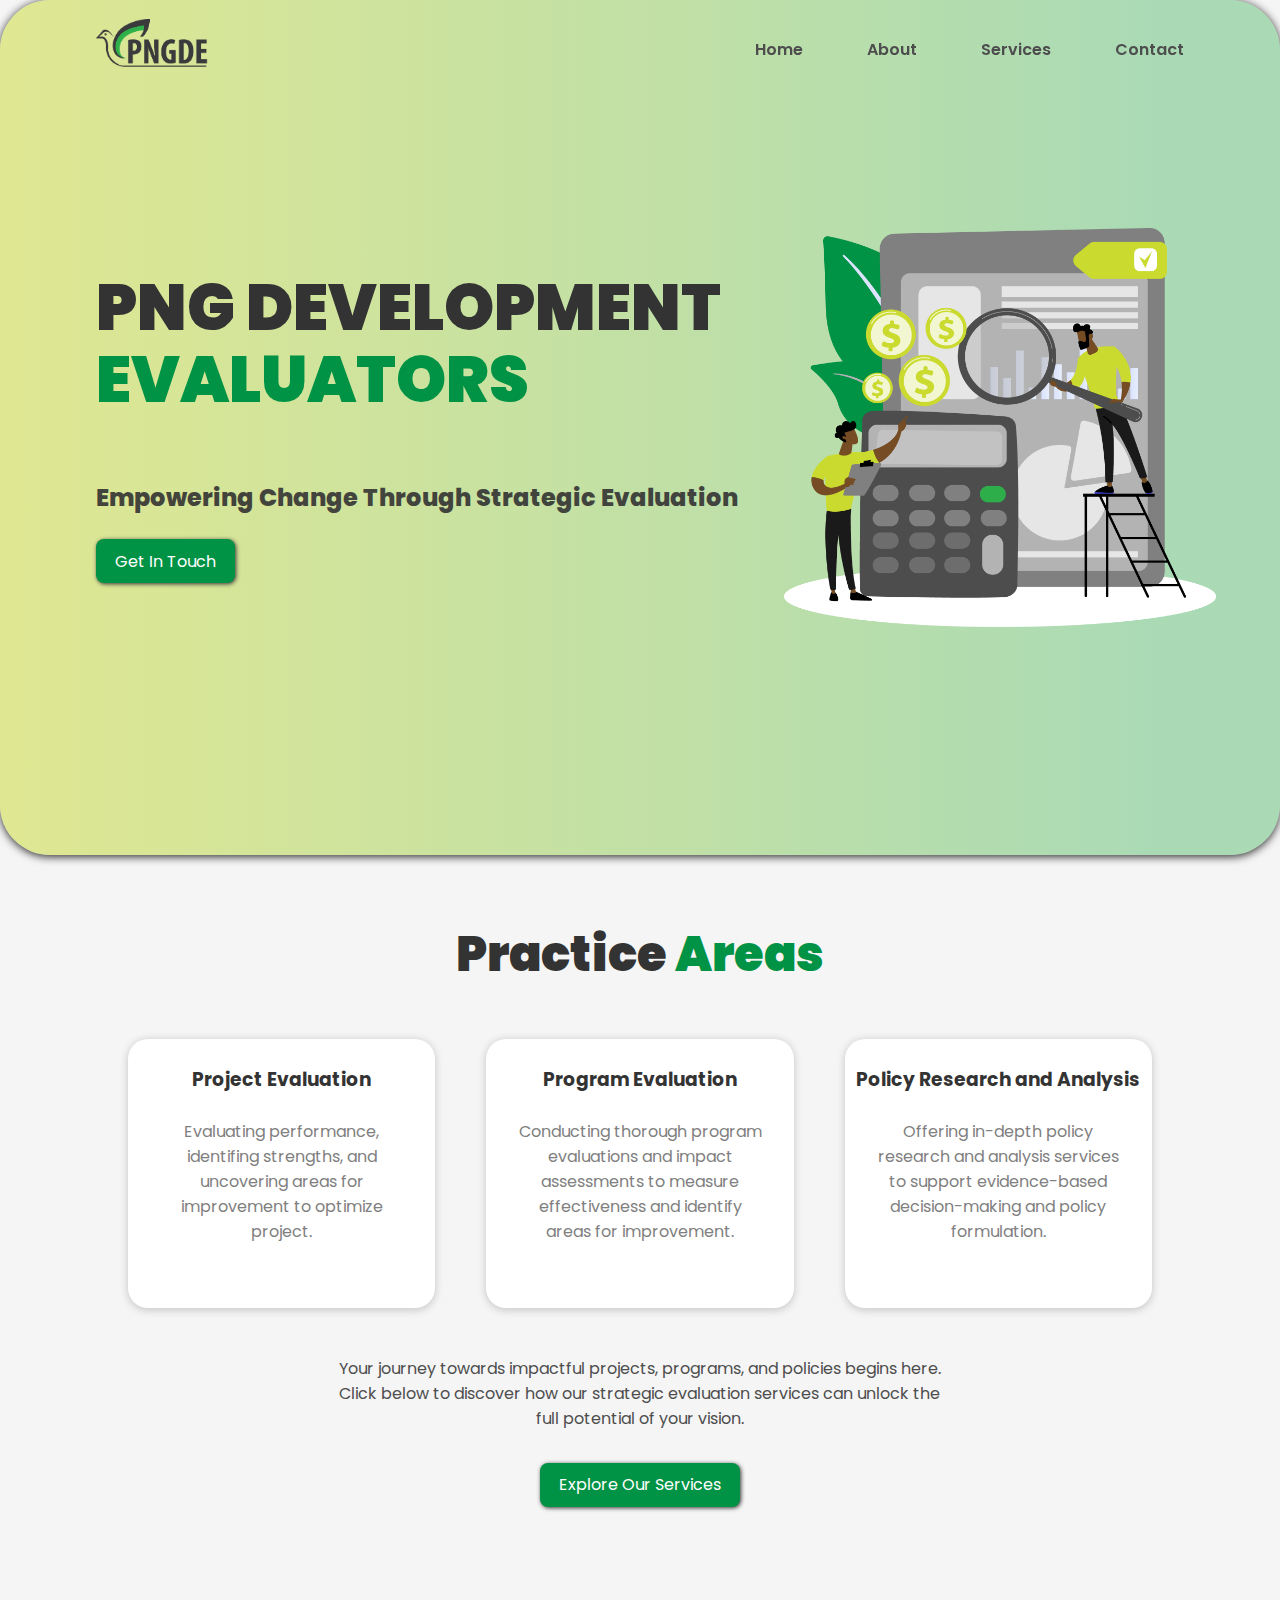
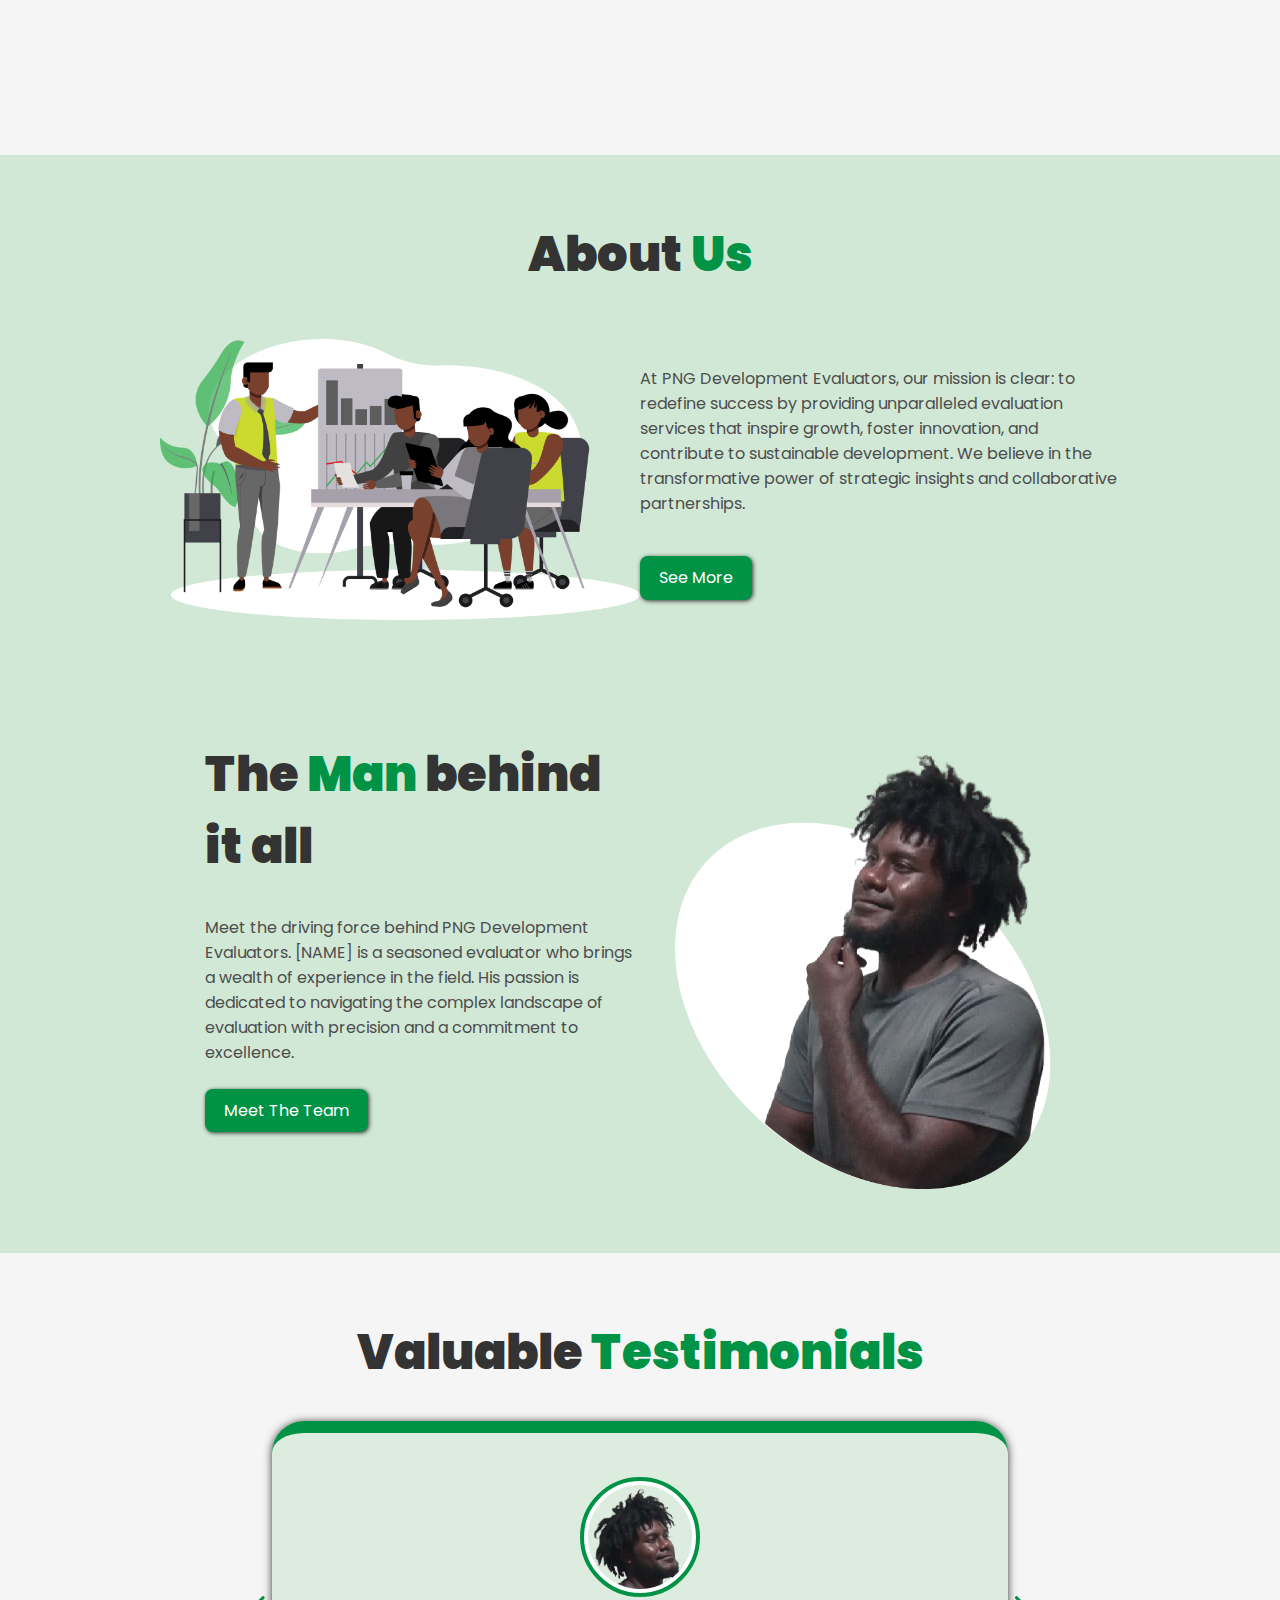
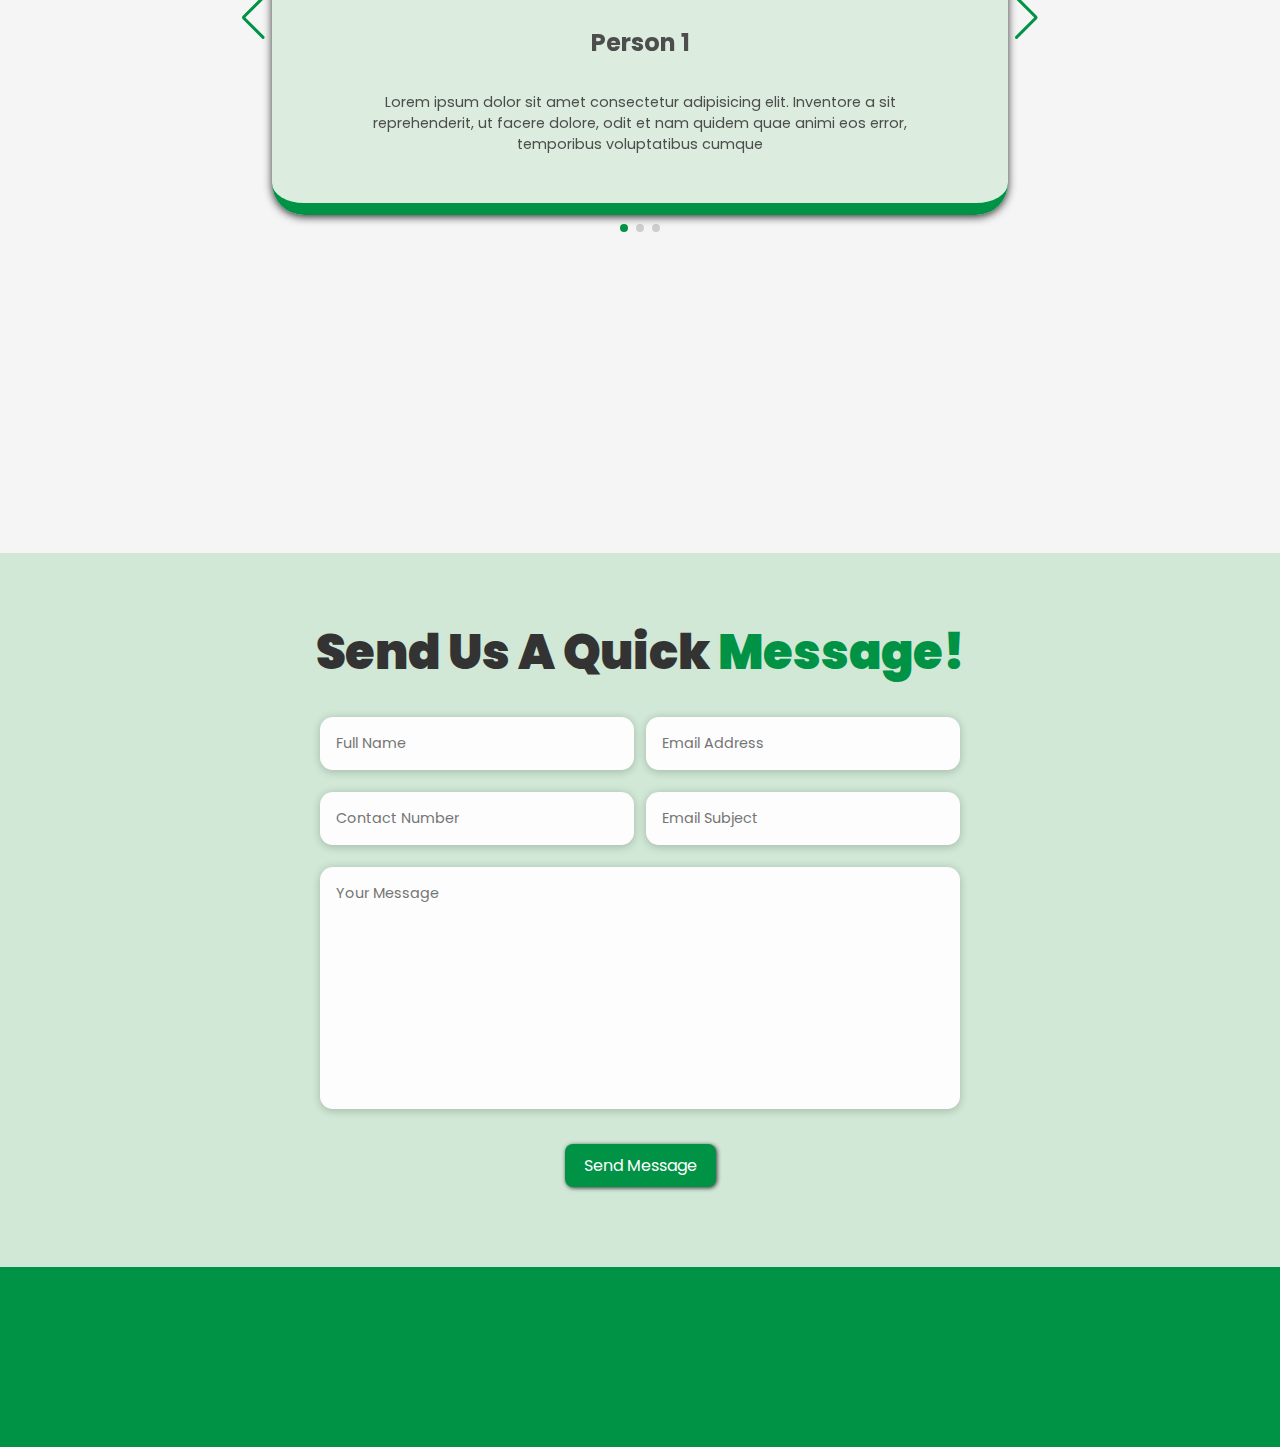
==== index.html @ b3080997 "test commit" ====
<!DOCTYPE html>
<html lang="en">

<head>
    <meta charset="UTF-8">
    <meta name="viewport" content="width=device-width, initial-scale=1.0">
    <link rel="stylesheet" href="https://fonts.googleapis.com/css?family=poppins">
    <link rel="stylesheet" href="style.css">
    <!--Swipper css-->
    <link rel="stylesheet" href="https://cdn.jsdelivr.net/npm/swiper@11/swiper-bundle.min.css" />
    <!--Box icons-->
    <link href='https://unpkg.com/boxicons@2.1.4/css/boxicons.min.css' rel='stylesheet'>
    <title>PNG DEVELOPMENT EVALUATORS</title>
</head>

<body>
    <header class="header">
        <a href="/"><img src="LOGO_FINAL.png" alt="" class="logo-header"></a>
        <nav class="navigation">
            <a href="/" id="home-link">Home</a>
            <a href="/about.html" id="about-link">About</a>
            <a href="/services.html" class="services-link">Services</a>
            <a href="/contact.html" id="contact-link">Contact</a>
        </nav>
    </header>
    <section class="hero" id="hero">
        <div class="text-container">
            <h1>PNG DEVELOPMENT<br><span class="heading-span">EVALUATORS</span></h1>
            <h3>Empowering Change Through Strategic Evaluation</h3>
            <a href="/contact.html" class="button">Get In Touch</a>
        </div>
        <img src="/hero-image.png" alt="" class="hero-image">
    </section>
    <section class="services" id="services">
        <h2>Practice <span class="heading-span">Areas</span></h2>
        <div class="practice-areas">
            <div class="card-container">
                <div class="practice-card">
                    <div class="card-header">
                        <h3>Project Evaluation</h3>
                    </div>
                    <p>Evaluating performance, identifing strengths, and uncovering areas for improvement to optimize
                        project.
                    </p>
                </div>
                <div class="practice-card">
                    <div class="card-header">
                        <h3>Program Evaluation
                        </h3>
                    </div>
                    <p>Conducting thorough program evaluations and impact assessments to measure effectiveness and
                        identify areas for improvement.
                    </p>
                </div>
                <div class="practice-card">
                    <div class="card-header">
                        <h3>Policy Research and Analysis</h3>
                    </div>
                    <p>Offering in-depth policy research and analysis services to support evidence-based decision-making
                        and policy formulation.
                    </p>
                </div>
            </div>
        </div>
        <p class="services-lead">
            Your journey towards impactful projects, programs, and policies begins here. Click below to discover how our
            strategic evaluation services can unlock the full potential of your vision.
        </p>
        <a href="/services.html" class="button">Explore Our Services</a>
    </section>
    <section class="about">
        <h2>About <span class="heading-span">Us</span></h2>
        <div class="container1">
            <div class="image-container">
                <img src="About.png" alt="">
            </div>
            <div class="text-container">
                <p>At PNG Development Evaluators, our mission is clear: to redefine success by providing unparalleled
                    evaluation services that inspire growth, foster innovation, and contribute to sustainable
                    development. We believe in the transformative power of strategic insights and collaborative
                    partnerships.
                </p>
                <a href="/about.html" class="button">See More</a>
            </div>
        </div>
        <div class="container2">
            <div class="text-container">
                <h2>The <span class="heading-span">Man</span> behind it all</h2>
                <p>Meet the driving force behind PNG Development Evaluators. [NAME] is a seasoned evaluator who
                    brings a wealth of experience in the field. His passion is dedicated to navigating the
                    complex landscape of evaluation with precision and a commitment to excellence.
                </p>
                <a href="/about.html#team" class="button">Meet The Team</a>
            </div>
            <div class="image-container">
                <img src="Founder.png" alt="">
            </div>
        </div>
    </section>

    <div class="trust">
        <div class="container2">
            <div class="testimonial-container">
                <h2>
                    Valuable <span class="heading-span">Testimonials</span>
                </h2>
                <div class="testimonial-wrapper">
                    <div class="testimonial-box mySwiper">
                        <div class="testimonial-content swiper-wrapper">
                            <div class="testimonial-slide swiper-slide">
                                <img src="test.png" alt="">
                                <h3>Person 1</h3>
                                <p>Lorem ipsum dolor sit amet consectetur adipisicing elit. Inventore a sit
                                    reprehenderit, ut
                                    facere dolore, odit et nam quidem quae animi eos error, temporibus voluptatibus
                                    cumque
                                </p>

                            </div>
                            <div class="testimonial-slide swiper-slide">
                                <img src="test.png" alt="">
                                <h3>Person 2</h3>
                                <p>Lorem ipsum dolor sit amet consectetur adipisicing elit. Inventore a sit
                                    reprehenderit, ut
                                    facere dolore, odit et nam quidem quae animi eos error, temporibus voluptatibus
                                    cumque
                                </p>

                            </div>
                            <div class="testimonial-slide swiper-slide">
                                <img src="test.png" alt="">
                                <h3>Person 3</h3>
                                <p>Lorem ipsum dolor sit amet consectetur adipisicing elit. Inventore a sit
                                    reprehenderit, ut
                                    facere dolore, odit et nam quidem quae animi eos error, temporibus voluptatibus
                                    cumque

                                </p>

                            </div>
                        </div>
                        <div class="swiper-button-next"></div>
                        <div class="swiper-button-prev"></div>
                        <div class="swiper-pagination"></div>
                    </div>
                </div>
            </div>
        </div>
    </div>
    <section class="contact" id="contact">
        <h2 class="heading">Send Us A Quick <span class="heading-span">Message!</span></h2>
        <form action="#">
            <div class="input-box">
                <input type="text" placeholder="Full Name">
                <input type="email" placeholder="Email Address">
            </div>
            <div class="input-box">
                <input type="number" placeholder="Contact Number">
                <input type="text" placeholder="Email Subject">
            </div>
            <textarea name="" id="" cols="30" rows="10" placeholder="Your Message"></textarea>
            <input type="submit" value="Send Message" class="button">
        </form>
    </section>

    <footer class="footer">

    </footer>
    <!--Swiper-->
    <script>
        document.addEventListener('DOMContentLoaded', function () {
            let pathName = window.location.href;
            let navigationLinks = document.querySelectorAll('.navigation a');

            navigationLinks.forEach(link => {
                // Check if the end of the href matches the pathName
                if (pathName.endsWith(link.getAttribute('href'))) {
                    link.classList.add('active');
                }
            });
        });
    </script>
    <script src="https://cdn.jsdelivr.net/npm/swiper@11/swiper-bundle.min.js"></script>
    <script src="script.js"></script>
</body>

</html>
---- style.css ----
* {
    font-family: poppins;
    margin: 0;
    padding: 0;
    box-sizing: border-box;
    text-decoration: none;
    border: none;
    outline: none;
    scroll-behavior: smooth;
}

html {
    overflow-x: hidden;
}

a {
    text-decoration: none;
}

:root {
    --heading-weight: 900;
    --heading-size: 3rem;
    --text-color1: #333;
    --text-color2: #4d4d4d;
    --custom-green: #009245;
    --shadow-color: rgba(0, 0, 0, .2);
    --bg-color: #fdfdfd;
    --text-color: #333;
    --secondary-color: #cada2f;
    /**/
    --container: 120rem;
    --primary: hsl(201.43, 13.21%, 58.43%);
    --white: hsl(0, 0%, 100%);
    --white-light: hsl(0, 0%, 99%);
    --box-shadow: hsl(220, 7.32%, 91.96%);
}

body {
    background-color: whitesmoke;
    margin: 0;
    padding: 0;
    overflow-x: hidden;
}

.button {
    max-width: fit-content;
    min-width: fit-content;
    color: white;
    border-radius: .5rem;
    padding: .4rem 1rem;
    background: var(--custom-green);
    box-shadow: #333 1px 1px 4px;
    border: .2rem solid transparent;
    transition: .5s ease;
}

.button:hover {
    background: white;
    color: var(--custom-green);
    border-color: var(--custom-green);
    scale: 1.1;
}

.header {
    top: 0;
    left: 0;
    display: flex;
    justify-content: space-between;
    align-items: center;
    padding: 1.2rem 6rem;
    width: 100%;
    position: fixed;
    z-index: 100;
    transition: background 0.5s ease, box-shadow 0.5s ease;
    gap: 1rem;
}

.footer {
    background-color: var(--custom-green);
    width: 100%;
    height: 20vh;
}

.login-signup-header{
    top: 0;
    left: 0;
    display: flex;
    justify-content: space-between;
    align-items: center;
    padding: 1rem 6rem;
    width: 100%;
    position: fixed;
    z-index: 100;
    gap: 1rem;
}

.header.sticky {
    background: whitesmoke;
    box-shadow: 0 .1rem 1rem #333;
}

.logo-header {
    width: 7rem;
    transition: 0.5s ease;
}

.navigation {
    display: flex;
    gap: 4rem;
    transition: 0.5s ease;
}

.navigation a {
    text-decoration: none;
    color: var(--text-color2);
    font-weight: 600;
}

.navigation a.active {
    /* Your styling for the active link */
    opacity: .6; /* Change the color to your preference */
    /* Add other styles as needed */
}

.test-section{
    width: 100%;
    height: 200vh;
}


.login-signup {
    display: flex;
    gap: 1rem;
    transition: 0.5s ease;
}

.logo-header.vanish, .navigation.vanish, .login-signup.vanish{
    opacity: 0;
}

.hero {
    background-image: linear-gradient(to right, #cada2f80, #2eae4a60 90%);
    display: flex;
    align-items: center;
    padding: 0 6rem;
    width: 100%;
    min-height: 95vh;
    box-shadow: 0 .1rem .5rem #333;
    border-radius: 50px;
    border-bottom-left-radius: 50px;
    border-bottom-right-radius: 50px;
}

.hero .text-container {
    display: flex;
    flex-direction: column;
    min-width: 25rem;
    height: 100%;
    color: var(--text-color1);
    z-index: 1;
}


.text-container h1 {
    font-size: 4rem;
    font-weight: 900;
    line-height: 4.5rem;
}

.heading-span {
    color: var(--custom-green);
}

.text-container h3 {
    opacity: .9;
    font-size: 1.5rem;
    font-weight: 800;
    margin-top: 4rem;
}

.text-container a {
    margin-top: 1.5rem;
}

.hero-image{
    position: absolute;
    right: 4rem;
    max-width: 27rem;
    min-width: 19rem;
}

.about {
    display: flex;
    flex-direction: column;
    padding: 4rem 6rem 4rem 6rem;
    width: 100%;
    gap: 3rem;
    background-color: #2eae4a30;
}

.about h2 {
    font-weight: var(--heading-weight);
    color: var(--text-color1);
    font-size: var(--heading-size);
    text-align: center;
}

.about .container1 {
    display: flex;
    justify-content: center;
    width: 100%;
    height: 100%;
}


.container1 .image-container {
    width: 40%;
    min-width: 30rem;
}

.container1 .image-container img {
    width: 100%;
}

.about .container1 .text-container {
    display: flex;
    flex-direction: column;
    justify-content: center;
    color: var(--text-color2);
    width: 40%;
    min-width: 30rem;
    gap: 1rem;
}


.about .container2 {
    padding-top: 4rem;
    display: flex;
    justify-content: center;
    width: 100%;
}

.container2 h2 {
    font-weight: var(--heading-weight);
    text-align: left;
    margin-bottom: 2rem;
    color: var(--text-color1);
}

.container2 .image-container {
    width: 40%;
    display: flex;
    justify-content: flex-end;
}

.container2 .image-container img {
    width: 25rem;
}

.container2 .text-container {
    width: 40%;
    display: flex;
    flex-direction: column;
}

.container2 .text-container p {
    color: var(--text-color2);
}

.services {
    width: 100%;
    min-height: 100vh;
    padding: 0 8rem 6rem 8rem;
    display: flex;
    flex-direction: column;
}

.services h2 {
    font-weight: var(--heading-weight);
    color: var(--text-color1);
    margin: 4rem auto 0rem auto;
    font-size: var(--heading-size);
}



.trust {
    min-height: 100vh;
    width: 100%;
    padding: 4rem 6rem 0 6rem;
    display: flex;
    flex-direction: column;
    background-color: whitesmoke;
}

.paragraph-heading {
    font-weight: 700;
}

.trust .container1 {
    display: flex;
    flex-direction: column;
    width: 50%;
    padding: 4rem 0;

}

.trust .container1 p {
    color: var(--text-color2);
    margin-top: 1rem;
}

.trust .container1 h2 {
    color: var(--text-color1);
    font-size: var(--heading-size);
}


.testimonial-container {
    display: flex;
    align-items: center;
    flex-direction: column;
    width: 100%;
    padding: 0rem 1rem;
    gap: 2rem;
}

.testimonial-container h2 {
    font-weight: var(--heading-weight);
    color: var(--text-color1);
    font-size: var(--heading-size);
    margin-bottom: -2rem;
}

.testimonial-container .testimonial-wrapper {
    position: relative;
    max-width: 50rem;
    width: 100%;
    padding: 1rem;
}

.testimonial-wrapper .testimonial-box {
    padding: 1rem;
    border-radius: 2rem;
    overflow: hidden;
    color: var(--text-color2);
}

.testimonial-content .testimonial-slide {
    display: flex;
    align-items: center;
    flex-direction: column;
    background: #2eae4a20;
    border-radius: 2rem;
    box-shadow: 0 .1rem .5rem #333;
    padding: 3rem 5rem;
    border-top: .8rem solid var(--custom-green);
    border-bottom: .8rem solid var(--custom-green);
}

.testimonial-slide img {
    width: 7rem;
    height: 7rem;
    object-fit: cover;
    border-radius: 50%;
    border: .3rem solid white;
    outline: .3rem solid var(--custom-green);
}

.testimonial-slide h3 {
    font-size: 1.5rem;
    margin: 2rem 0;
}

.testimonial-slide p {
    font-size: .9rem;
    text-align: center;
}

.testimonial-box .swiper-button-next,
.testimonial-box .swiper-button-prev {
    color: var(--custom-green);
}

.testimonial-box .swiper-button-next {
    right: 0;
}

.testimonial-box .swiper-button-prev {
    left: 0;
}

.testimonial-box .swiper-pagination-bullet {
    background: rgba(0, 0, 0, .8);
}

.testimonial-box .swiper-pagination-bullet-active {
    background: var(--custom-green);
}

.contact {
    padding: 4rem 6rem;
    display: flex;
    flex-direction: column;
    align-items: center;
    background-color: #2eae4a30;
}

.contact h2 {
    font-weight: var(--heading-weight);
    color: var(--text-color1);
    font-size: var(--heading-size);
}

.contact form {
    width: 50%;
    min-width: 40rem;
    margin: 1rem 0;
    text-align: center;
    margin-bottom: 1rem;
}

.contact form .input-box {
    display: flex;
    justify-content: space-between;
    flex-wrap: wrap;
}

.contact form .input-box input,
.contact form textarea {
    width: 100%;
    padding: 1rem;
    font-size: .9rem;
    color: var(--text-color);
    background: var(--bg-color);
    border-radius: .8rem;
    margin: .7rem 0;
    box-shadow: 0 .1rem .5rem var(--shadow-color);
}

.contact form .input-box input {
    width: 49%;
}

.contact form textarea {
    resize: none;
}

.contact form .button {
    font-size: 1rem;
    margin-left: 0%;
    margin-top: 1rem;
    cursor: pointer;
}



/*Services Page*/

.services-landing {
    display: flex;
    flex-direction: column;
    align-items: center;
    text-align: center;
    padding: 9rem 6rem 0rem 6rem;
    gap: 1rem;
}

.services-landing h1 {
    font-size: 2.5rem;
    font-weight: 800;
}

.services-landing p {
    width: 60%;
    margin-bottom: 0%;
}

.services-tab {
    width: 100%;
    min-height: fit-content;
    padding: 2rem 6rem 3rem 6rem;
    display: flex;
    flex-direction: column;
    align-items: center;
}

.services-container {
    background: var(--bg-color);
    box-shadow: 0 .1rem .5rem var(--shadow-color);
    display: flex;
    flex-direction: column;
    align-items: center;
    width: 100%;
    height: 100%;
    min-height: fit-content;
    padding: 2rem 1rem 2rem 1rem;
    border-radius: 20px;
}

.practice-areas .card-container {
    padding: 3rem 0 3rem 0;
    text-align: center;
    width: 100%;
    display: flex;
    flex-wrap: nowrap;
    justify-content: space-between;
}

.card-container .practice-card {
    width: 30%;
    padding: 0 0rem 2rem 0rem;
    background-color: white;
    border-radius: 20px;
    box-shadow: 0 .1rem .5rem var(--shadow-color);
}

.card-container .practice-card .card-header {
    height: 5rem;
    border-radius: 20px 20px 0 0;
    display: flex;
    justify-content: center;
    align-items: center;
    font-weight: 900;
    color: var(--text-color1);
}

.card-container .practice-card p {
    margin: 0 2rem 2rem 2rem;
    color: gray;
}

.services .services-lead {
    margin: 0 auto;
    text-align: center;
    width: 60%;
    color: var(--text-color2);
}

.services .button {
    margin: 2rem auto 0 auto;
}

.tab-container {
    width: 100%;
    margin: 0 auto 3rem auto;
}


.tab-filter-container {
    width: 100%;
    text-align: center;
    border-radius: 30px 30px 0 0;
    display: flex;
    flex-wrap: nowrap;
    justify-content: center;
    margin-bottom: 2rem;
    gap: 1rem;
}

.filter-btn {
    text-wrap: nowrap;
    width: fit-content;
    display: inline-flex;
    padding: 0.5rem 2rem;
    cursor: pointer;
    border: #cada2f solid 1px;
    border-radius: 2rem;
    align-items: center;
    gap: 0.2rem;
    font-weight: 500;
}

.filter-btn.active {
    background: var(--secondary-color);
    color: var(--white);
}

.tab-filter-item-container {
    width: 100%;
    margin: 0 auto;
    position: relative;
    overflow: hidden;
}

.tab-item {
    width: 100%;
    height: 100%;
    position: absolute;
    padding: 0rem 3rem;
    transform: translateY(100%);
    transition: transform 0.5s ease-in-out;
    display: flex;
    justify-content: space-evenly;
    flex-wrap: nowrap;
    grid-template-columns: repeat(auto-fit, minmax(29rem, 1fr));
    place-items: center start;
}

.tab-content-left img {
    width: 18rem;
    height: 100%;
    margin-top: 30px;
}

.tab-heading {
    font-size: 2rem;
}

.tab-item.select_tab {
    transform: translateY(0);
    transition: transform 0.5s ease-in-out;
    animation: feadIn 0.6s ease-in-out;
}

.tab-filter-item-container .tab-item .tab-content-right {
    max-width: 30rem;
}

@keyframes feadIn {
    0% {
        opacity: 0;
    }

    100% {
        opacity: 1;
    }
}

.call-to-action {
    display: flex;
    flex-direction: column;
    text-align: center;
    align-items: center;
    padding: 0 6rem 4rem 6rem;
}

.call-to-action h2 {
    font-size: 2.5rem;
    margin-bottom: 1rem;
}

.call-to-action p {
    margin-bottom: 2rem;
    width: 60%;
}

.call-to-action .cta-container {
    display: flex;
    gap: 1rem;
}

/*Login/Signup*/

.wrapper {
    display: flex;
    justify-content: center;
    align-items: center;
    width: 100%;
    height: 100vh;
    background-color: whitesmoke;
}

.forms-container {
    position: relative;
    align-items: center;
    justify-content: center;
    display: flex;
    height: 100%;
    width: 448px;
    overflow: hidden;
}

.login-form {
    display: flex;
    flex-direction: column;
    align-items: center;
    position: absolute;
    transition: .5s ease-in-out;
}

.login-form h1 {
    color: #2eae4a;
    font-size: 2.5rem;
}

.login-form span a {
    font-weight: 600;
    color: #2eae4a;
}

.registration-form {
    position: absolute;
    right: -448px;
    display: flex;
    flex-direction: column;
    align-items: center;
    transition: .5s ease-in-out;
    width: 100%;
}

.registration-form span a {
    font-weight: 600;
    color: #2eae4a;
}

.registration-form h1 {
    color: #2eae4a;
    font-size: 2.5rem;
}

.login-form form .input-box,
.registration-form form .input-box {
    display: flex;
    flex-direction: column;
    gap: .5rem;
    width: fit-content;
}

.login-form form,
.registration-form form {
    background-color: #2eae4a30;
    display: flex;
    flex-direction: column;
    justify-content: center;
    align-items: center;
    padding: 1.5rem;
    border-radius: 1rem;
    margin: 1rem auto;
}

form .button {
    margin-top: 1rem;
}

.login-form form .input-box input {
    width: 100%;
    min-width: 25rem;
    padding: .7rem;
    font-size: .9rem;
    color: var(--text-color);
    background: var(--bg-color);
    border-radius: .8rem;
    margin: .5rem 0;
    box-shadow: 0 .1rem .5rem var(--shadow-color);
}

.registration-form form .input-box input {
    padding: .7rem;
    font-size: .9rem;
    color: var(--text-color);
    background: var(--bg-color);
    border-radius: .8rem;
    margin: .5rem 0;
    box-shadow: 0 .1rem .5rem var(--shadow-color);
}

.registration-form form .input-box .names {
    width: 100%;
    display: flex;
    justify-content: space-between;
    flex-direction: row;
    flex-wrap: nowrap;
}

.input-box .names * {
    width: 48%;
}


/*Responsiveness*/
@media (max-width: 1100px) {
    .text-container h1{
        font-size: 3.5rem;
    }
    .text-container h3{
        width: 80%;
    }

}

@media (max-width: 975px){
    .button{
        scale: .9;
    }
    .header{
        padding-left: 3rem;
        padding-right: 3rem;
    }
    .hero{
        padding-left: 3rem;
        padding-right: 3rem;
    }
    .text-container h1{
        font-size: 3rem;
    }
    .text-container h3{
        font-size: 1.1rem;
    }
}
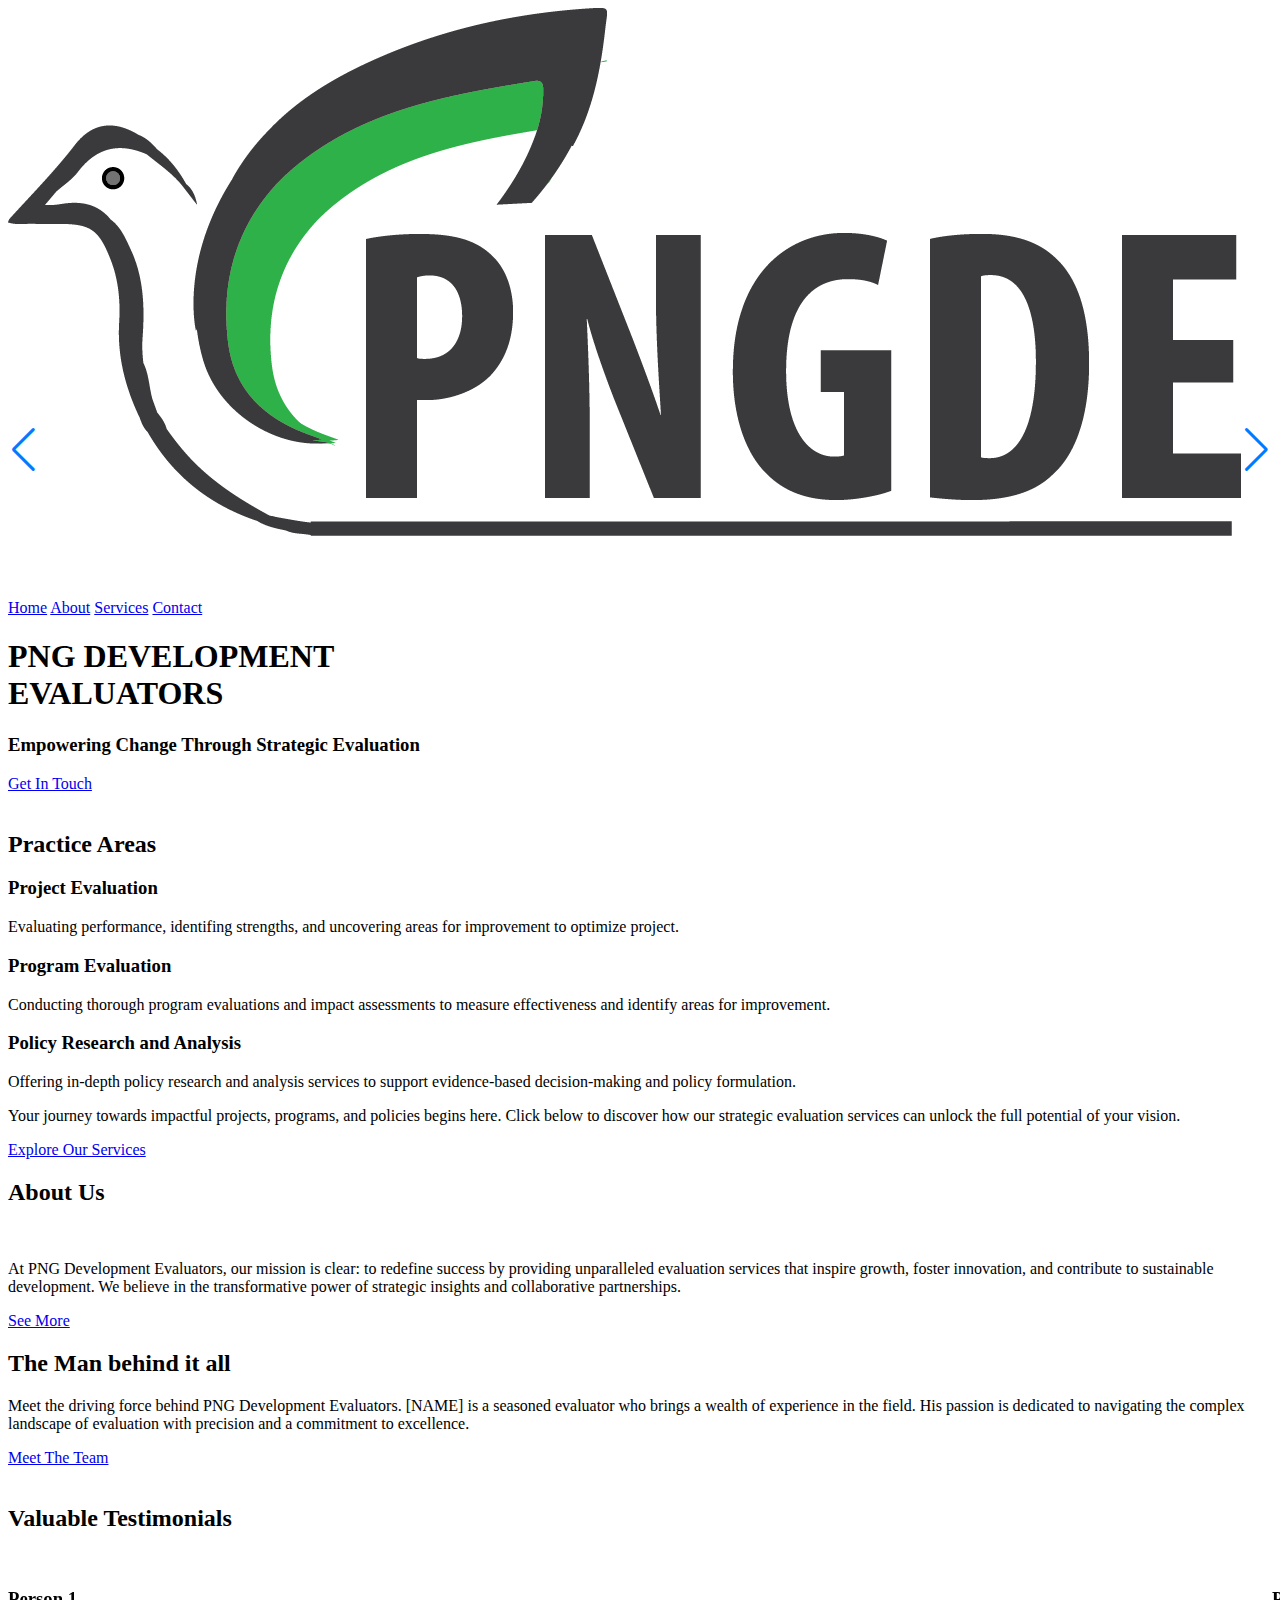
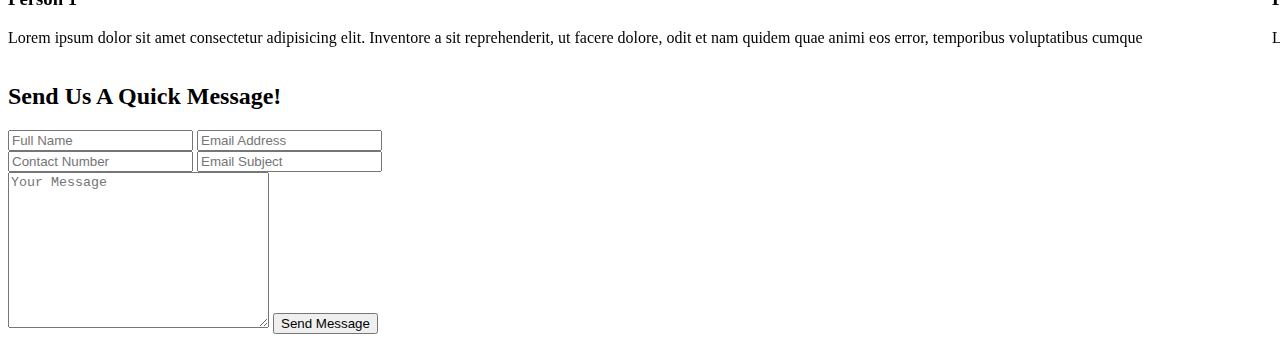
==== commit 30d1a9c1: "Implementing absolute paths" ====
--- a/index.html
+++ b/index.html
@@ -5,7 +5,7 @@
     <meta charset="UTF-8">
     <meta name="viewport" content="width=device-width, initial-scale=1.0">
     <link rel="stylesheet" href="https://fonts.googleapis.com/css?family=poppins">
-    <link rel="stylesheet" href="style.css">
+    <link rel="stylesheet" href="https://ccrsmike/pngde/style.css">
     <!--Swipper css-->
     <link rel="stylesheet" href="https://cdn.jsdelivr.net/npm/swiper@11/swiper-bundle.min.css" />
     <!--Box icons-->
@@ -15,21 +15,21 @@
 
 <body>
     <header class="header">
-        <a href="/"><img src="LOGO_FINAL.png" alt="" class="logo-header"></a>
+        <a href="/"><img src="/LOGO_FINAL.png" alt="" class="logo-header"></a>
         <nav class="navigation">
             <a href="/" id="home-link">Home</a>
-            <a href="/about.html" id="about-link">About</a>
-            <a href="/services.html" class="services-link">Services</a>
-            <a href="/contact.html" id="contact-link">Contact</a>
+            <a href="https://ccrsmike/pngde/about.html" id="about-link">About</a>
+            <a href="https://ccrsmike/pngde/services.html" class="services-link">Services</a>
+            <a href="https://ccrsmike/pngde/contact.html" id="contact-link">Contact</a>
         </nav>
     </header>
     <section class="hero" id="hero">
         <div class="text-container">
             <h1>PNG DEVELOPMENT<br><span class="heading-span">EVALUATORS</span></h1>
             <h3>Empowering Change Through Strategic Evaluation</h3>
-            <a href="/contact.html" class="button">Get In Touch</a>
+            <a href="https://ccrsmike/pngde/contact.html" class="button">Get In Touch</a>
         </div>
-        <img src="/hero-image.png" alt="" class="hero-image">
+        <img src="https://ccrsmike/pngde/hero-image.png" alt="" class="hero-image">
     </section>
     <section class="services" id="services">
         <h2>Practice <span class="heading-span">Areas</span></h2>
@@ -66,13 +66,13 @@
             Your journey towards impactful projects, programs, and policies begins here. Click below to discover how our
             strategic evaluation services can unlock the full potential of your vision.
         </p>
-        <a href="/services.html" class="button">Explore Our Services</a>
+        <a href="https://ccrsmike/pngde/services.html" class="button">Explore Our Services</a>
     </section>
     <section class="about">
         <h2>About <span class="heading-span">Us</span></h2>
         <div class="container1">
             <div class="image-container">
-                <img src="About.png" alt="">
+                <img src="https://ccrsmike/pngde/About.png" alt="">
             </div>
             <div class="text-container">
                 <p>At PNG Development Evaluators, our mission is clear: to redefine success by providing unparalleled
@@ -80,7 +80,7 @@
                     development. We believe in the transformative power of strategic insights and collaborative
                     partnerships.
                 </p>
-                <a href="/about.html" class="button">See More</a>
+                <a href="https://ccrsmike/pngde/about.html" class="button">See More</a>
             </div>
         </div>
         <div class="container2">
@@ -90,10 +90,10 @@
                     brings a wealth of experience in the field. His passion is dedicated to navigating the
                     complex landscape of evaluation with precision and a commitment to excellence.
                 </p>
-                <a href="/about.html#team" class="button">Meet The Team</a>
+                <a href="https://ccrsmike/pngde/about.html#team" class="button">Meet The Team</a>
             </div>
             <div class="image-container">
-                <img src="Founder.png" alt="">
+                <img src="https://ccrsmike/pngde/Founder.png" alt="">
             </div>
         </div>
     </section>
@@ -108,7 +108,7 @@
                     <div class="testimonial-box mySwiper">
                         <div class="testimonial-content swiper-wrapper">
                             <div class="testimonial-slide swiper-slide">
-                                <img src="test.png" alt="">
+                                <img src="https://ccrsmike/pngde/test.png" alt="">
                                 <h3>Person 1</h3>
                                 <p>Lorem ipsum dolor sit amet consectetur adipisicing elit. Inventore a sit
                                     reprehenderit, ut
@@ -118,7 +118,7 @@
 
                             </div>
                             <div class="testimonial-slide swiper-slide">
-                                <img src="test.png" alt="">
+                                <img src="https://ccrsmike/pngde/test.png" alt="">
                                 <h3>Person 2</h3>
                                 <p>Lorem ipsum dolor sit amet consectetur adipisicing elit. Inventore a sit
                                     reprehenderit, ut
@@ -128,7 +128,7 @@
 
                             </div>
                             <div class="testimonial-slide swiper-slide">
-                                <img src="test.png" alt="">
+                                <img src="https://ccrsmike/pngde/test.png" alt="">
                                 <h3>Person 3</h3>
                                 <p>Lorem ipsum dolor sit amet consectetur adipisicing elit. Inventore a sit
                                     reprehenderit, ut
@@ -181,7 +181,7 @@
         });
     </script>
     <script src="https://cdn.jsdelivr.net/npm/swiper@11/swiper-bundle.min.js"></script>
-    <script src="script.js"></script>
+    <script src="https://ccrsmike/pngde/script.js"></script>
 </body>
 
 </html>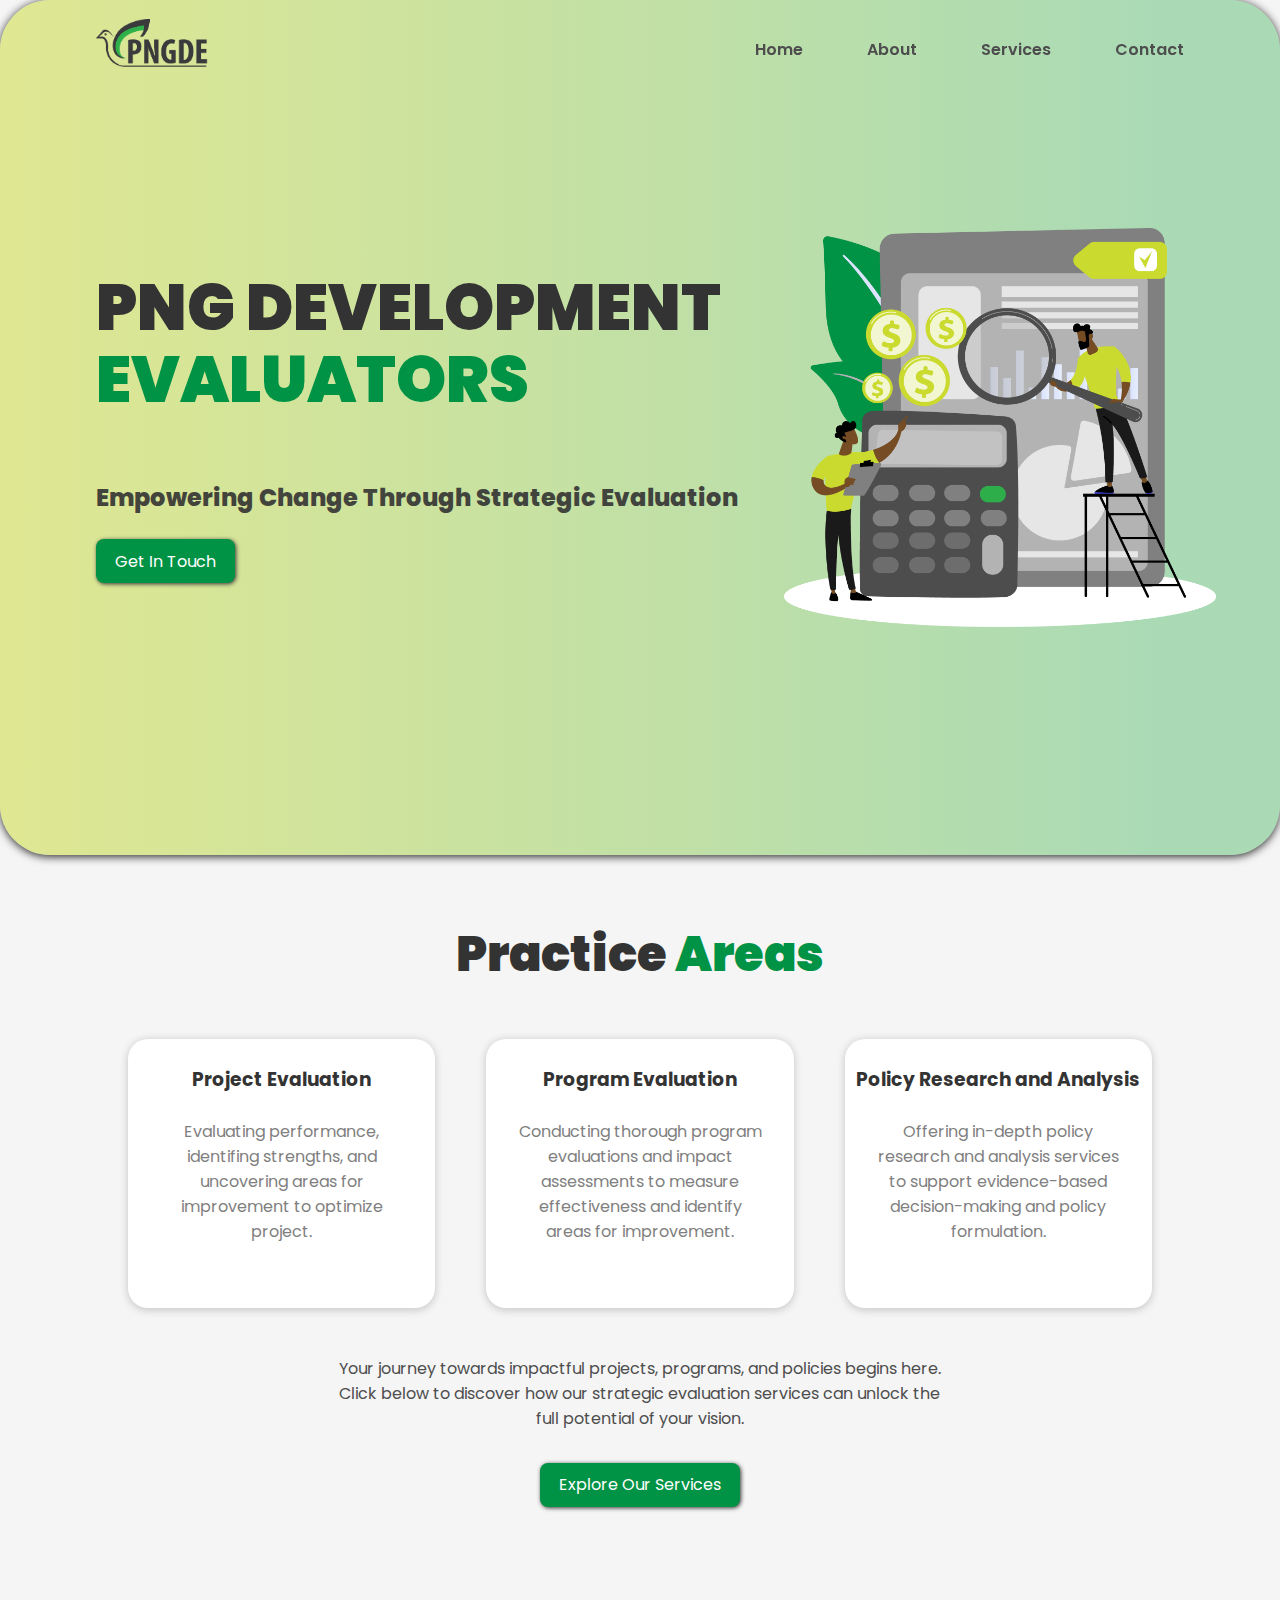
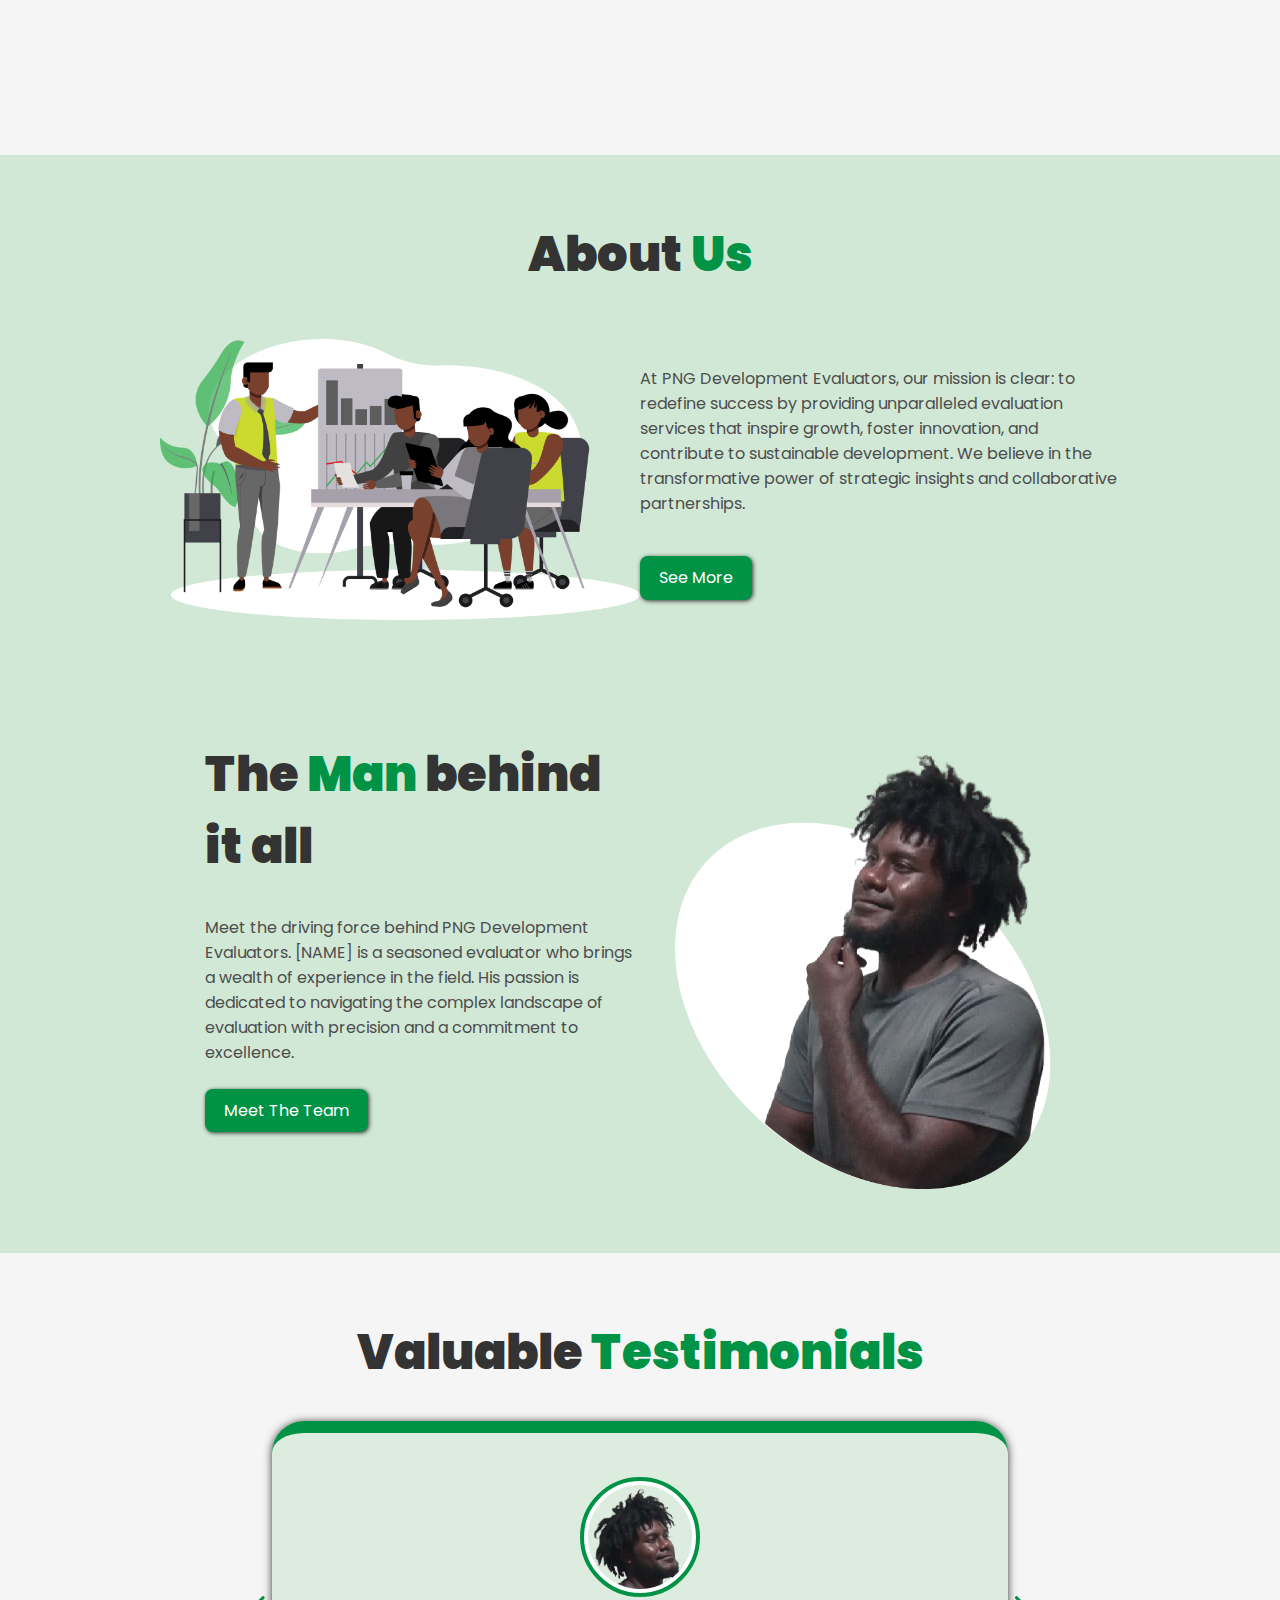
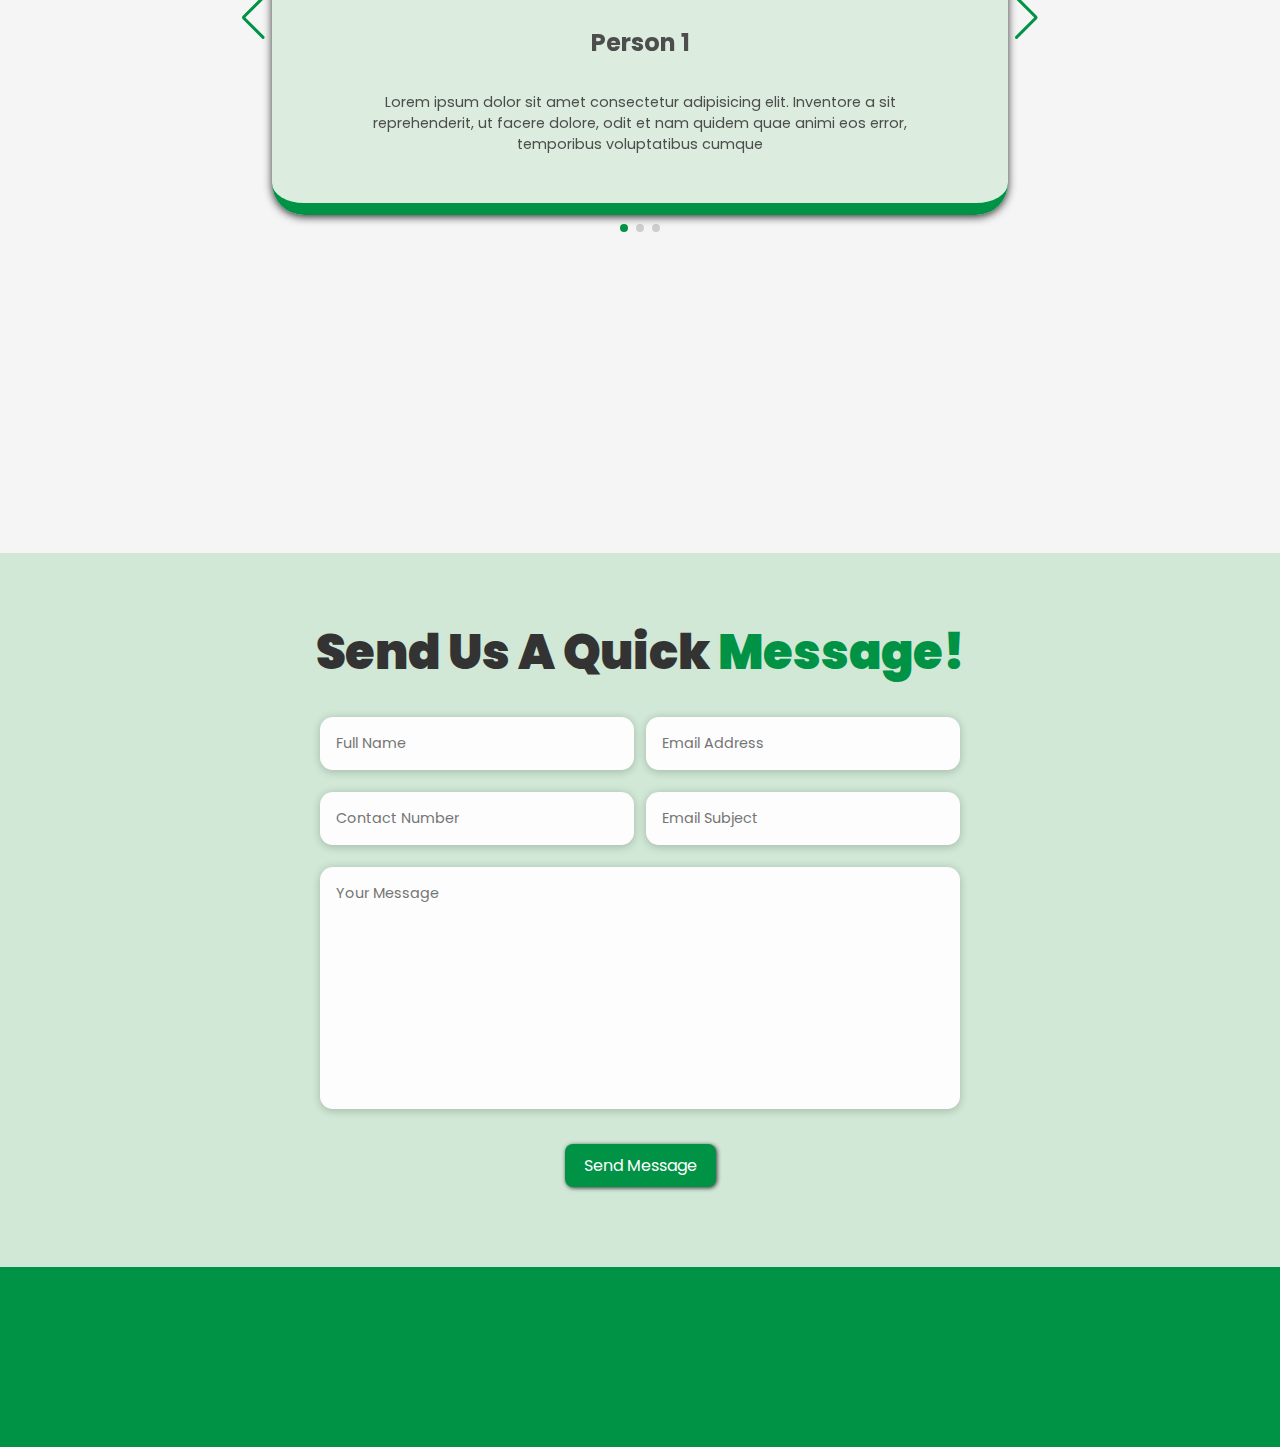
==== commit 40d873cf: "Reverting back to relative paths" ====
--- a/index.html
+++ b/index.html
@@ -5,7 +5,7 @@
     <meta charset="UTF-8">
     <meta name="viewport" content="width=device-width, initial-scale=1.0">
     <link rel="stylesheet" href="https://fonts.googleapis.com/css?family=poppins">
-    <link rel="stylesheet" href="https://ccrsmike/pngde/style.css">
+    <link rel="stylesheet" href="/style.css">
     <!--Swipper css-->
     <link rel="stylesheet" href="https://cdn.jsdelivr.net/npm/swiper@11/swiper-bundle.min.css" />
     <!--Box icons-->
@@ -18,18 +18,18 @@
         <a href="/"><img src="/LOGO_FINAL.png" alt="" class="logo-header"></a>
         <nav class="navigation">
             <a href="/" id="home-link">Home</a>
-            <a href="https://ccrsmike/pngde/about.html" id="about-link">About</a>
-            <a href="https://ccrsmike/pngde/services.html" class="services-link">Services</a>
-            <a href="https://ccrsmike/pngde/contact.html" id="contact-link">Contact</a>
+            <a href="/about.html" id="about-link">About</a>
+            <a href="/services.html" class="services-link">Services</a>
+            <a href="/contact.html" id="contact-link">Contact</a>
         </nav>
     </header>
     <section class="hero" id="hero">
         <div class="text-container">
             <h1>PNG DEVELOPMENT<br><span class="heading-span">EVALUATORS</span></h1>
             <h3>Empowering Change Through Strategic Evaluation</h3>
-            <a href="https://ccrsmike/pngde/contact.html" class="button">Get In Touch</a>
+            <a href="/contact.html" class="button">Get In Touch</a>
         </div>
-        <img src="https://ccrsmike/pngde/hero-image.png" alt="" class="hero-image">
+        <img src="/hero-image.png" alt="" class="hero-image">
     </section>
     <section class="services" id="services">
         <h2>Practice <span class="heading-span">Areas</span></h2>
@@ -66,13 +66,13 @@
             Your journey towards impactful projects, programs, and policies begins here. Click below to discover how our
             strategic evaluation services can unlock the full potential of your vision.
         </p>
-        <a href="https://ccrsmike/pngde/services.html" class="button">Explore Our Services</a>
+        <a href="/services.html" class="button">Explore Our Services</a>
     </section>
     <section class="about">
         <h2>About <span class="heading-span">Us</span></h2>
         <div class="container1">
             <div class="image-container">
-                <img src="https://ccrsmike/pngde/About.png" alt="">
+                <img src="/About.png" alt="">
             </div>
             <div class="text-container">
                 <p>At PNG Development Evaluators, our mission is clear: to redefine success by providing unparalleled
@@ -80,7 +80,7 @@
                     development. We believe in the transformative power of strategic insights and collaborative
                     partnerships.
                 </p>
-                <a href="https://ccrsmike/pngde/about.html" class="button">See More</a>
+                <a href="/about.html" class="button">See More</a>
             </div>
         </div>
         <div class="container2">
@@ -90,10 +90,10 @@
                     brings a wealth of experience in the field. His passion is dedicated to navigating the
                     complex landscape of evaluation with precision and a commitment to excellence.
                 </p>
-                <a href="https://ccrsmike/pngde/about.html#team" class="button">Meet The Team</a>
+                <a href="/about.html#team" class="button">Meet The Team</a>
             </div>
             <div class="image-container">
-                <img src="https://ccrsmike/pngde/Founder.png" alt="">
+                <img src="/Founder.png" alt="">
             </div>
         </div>
     </section>
@@ -108,7 +108,7 @@
                     <div class="testimonial-box mySwiper">
                         <div class="testimonial-content swiper-wrapper">
                             <div class="testimonial-slide swiper-slide">
-                                <img src="https://ccrsmike/pngde/test.png" alt="">
+                                <img src="/test.png" alt="">
                                 <h3>Person 1</h3>
                                 <p>Lorem ipsum dolor sit amet consectetur adipisicing elit. Inventore a sit
                                     reprehenderit, ut
@@ -118,7 +118,7 @@
 
                             </div>
                             <div class="testimonial-slide swiper-slide">
-                                <img src="https://ccrsmike/pngde/test.png" alt="">
+                                <img src="/test.png" alt="">
                                 <h3>Person 2</h3>
                                 <p>Lorem ipsum dolor sit amet consectetur adipisicing elit. Inventore a sit
                                     reprehenderit, ut
@@ -128,7 +128,7 @@
 
                             </div>
                             <div class="testimonial-slide swiper-slide">
-                                <img src="https://ccrsmike/pngde/test.png" alt="">
+                                <img src="/test.png" alt="">
                                 <h3>Person 3</h3>
                                 <p>Lorem ipsum dolor sit amet consectetur adipisicing elit. Inventore a sit
                                     reprehenderit, ut
@@ -181,7 +181,7 @@
         });
     </script>
     <script src="https://cdn.jsdelivr.net/npm/swiper@11/swiper-bundle.min.js"></script>
-    <script src="https://ccrsmike/pngde/script.js"></script>
+    <script src="/script.js"></script>
 </body>
 
 </html>--- a/style.css
+++ b/style.css
@@ -0,0 +1,802 @@
+@import url('https://fonts.googleapis.com/css2?family=Poppins:wght@700&display=swap');
+
+* {
+    font-family: 'Poppins', sans-serif;
+    margin: 0;
+    padding: 0;
+    box-sizing: border-box;
+    text-decoration: none;
+    border: none;
+    outline: none;
+    scroll-behavior: smooth;
+}
+
+html {
+    overflow-x: hidden;
+}
+
+a {
+    text-decoration: none;
+}
+
+:root {
+    --heading-weight: 900;
+    --heading-size: 3rem;
+    --text-color1: #333;
+    --text-color2: #4d4d4d;
+    --custom-green: #009245;
+    --shadow-color: rgba(0, 0, 0, .2);
+    --bg-color: #fdfdfd;
+    --text-color: #333;
+    --secondary-color: #cada2f;
+    /**/
+    --container: 120rem;
+    --primary: hsl(201.43, 13.21%, 58.43%);
+    --white: hsl(0, 0%, 100%);
+    --white-light: hsl(0, 0%, 99%);
+    --box-shadow: hsl(220, 7.32%, 91.96%);
+}
+
+body {
+    background-color: whitesmoke;
+    margin: 0;
+    padding: 0;
+    overflow-x: hidden;
+}
+
+.button {
+    max-width: fit-content;
+    min-width: fit-content;
+    color: white;
+    border-radius: .5rem;
+    padding: .4rem 1rem;
+    background: var(--custom-green);
+    box-shadow: #333 1px 1px 4px;
+    border: .2rem solid transparent;
+    transition: .5s ease;
+}
+
+.button:hover {
+    background: white;
+    color: var(--custom-green);
+    border-color: var(--custom-green);
+    scale: 1.1;
+}
+
+.header {
+    top: 0;
+    left: 0;
+    display: flex;
+    justify-content: space-between;
+    align-items: center;
+    padding: 1.2rem 6rem;
+    width: 100%;
+    position: fixed;
+    z-index: 100;
+    transition: background 0.5s ease, box-shadow 0.5s ease;
+    gap: 1rem;
+}
+
+.footer {
+    background-color: var(--custom-green);
+    width: 100%;
+    height: 20vh;
+}
+
+.login-signup-header{
+    top: 0;
+    left: 0;
+    display: flex;
+    justify-content: space-between;
+    align-items: center;
+    padding: 1rem 6rem;
+    width: 100%;
+    position: fixed;
+    z-index: 100;
+    gap: 1rem;
+}
+
+.header.sticky {
+    background: whitesmoke;
+    box-shadow: 0 .1rem 1rem #333;
+}
+
+.logo-header {
+    width: 7rem;
+    transition: 0.5s ease;
+}
+
+.navigation {
+    display: flex;
+    gap: 4rem;
+    transition: 0.5s ease;
+}
+
+.navigation a {
+    text-decoration: none;
+    color: var(--text-color2);
+    font-weight: 600;
+}
+
+.navigation a.active {
+    /* Your styling for the active link */
+    opacity: .6; /* Change the color to your preference */
+    /* Add other styles as needed */
+}
+
+.test-section{
+    width: 100%;
+    height: 200vh;
+}
+
+
+.login-signup {
+    display: flex;
+    gap: 1rem;
+    transition: 0.5s ease;
+}
+
+.logo-header.vanish, .navigation.vanish, .login-signup.vanish{
+    opacity: 0;
+}
+
+.hero {
+    background-image: linear-gradient(to right, #cada2f80, #2eae4a60 90%);
+    display: flex;
+    align-items: center;
+    padding: 0 6rem;
+    width: 100%;
+    min-height: 95vh;
+    box-shadow: 0 .1rem .5rem #333;
+    border-radius: 50px;
+    border-bottom-left-radius: 50px;
+    border-bottom-right-radius: 50px;
+}
+
+.hero .text-container {
+    display: flex;
+    flex-direction: column;
+    min-width: 25rem;
+    height: 100%;
+    color: var(--text-color1);
+    z-index: 1;
+}
+
+
+.text-container h1 {
+    font-size: 4rem;
+    font-weight: 900;
+    line-height: 4.5rem;
+}
+
+.heading-span {
+    color: var(--custom-green);
+}
+
+.text-container h3 {
+    opacity: .9;
+    font-size: 1.5rem;
+    font-weight: 800;
+    margin-top: 4rem;
+}
+
+.text-container a {
+    margin-top: 1.5rem;
+}
+
+.hero-image{
+    position: absolute;
+    right: 4rem;
+    max-width: 27rem;
+    min-width: 19rem;
+}
+
+.about {
+    display: flex;
+    flex-direction: column;
+    padding: 4rem 6rem 4rem 6rem;
+    width: 100%;
+    gap: 3rem;
+    background-color: #2eae4a30;
+}
+
+.about h2 {
+    font-weight: var(--heading-weight);
+    color: var(--text-color1);
+    font-size: var(--heading-size);
+    text-align: center;
+}
+
+.about .container1 {
+    display: flex;
+    justify-content: center;
+    width: 100%;
+    height: 100%;
+}
+
+
+.container1 .image-container {
+    width: 40%;
+    min-width: 30rem;
+}
+
+.container1 .image-container img {
+    width: 100%;
+}
+
+.about .container1 .text-container {
+    display: flex;
+    flex-direction: column;
+    justify-content: center;
+    color: var(--text-color2);
+    width: 40%;
+    min-width: 30rem;
+    gap: 1rem;
+}
+
+
+.about .container2 {
+    padding-top: 4rem;
+    display: flex;
+    justify-content: center;
+    width: 100%;
+}
+
+.container2 h2 {
+    font-weight: var(--heading-weight);
+    text-align: left;
+    margin-bottom: 2rem;
+    color: var(--text-color1);
+}
+
+.container2 .image-container {
+    width: 40%;
+    display: flex;
+    justify-content: flex-end;
+}
+
+.container2 .image-container img {
+    width: 25rem;
+}
+
+.container2 .text-container {
+    width: 40%;
+    display: flex;
+    flex-direction: column;
+}
+
+.container2 .text-container p {
+    color: var(--text-color2);
+}
+
+.services {
+    width: 100%;
+    min-height: 100vh;
+    padding: 0 8rem 6rem 8rem;
+    display: flex;
+    flex-direction: column;
+}
+
+.services h2 {
+    font-weight: var(--heading-weight);
+    color: var(--text-color1);
+    margin: 4rem auto 0rem auto;
+    font-size: var(--heading-size);
+}
+
+
+
+.trust {
+    min-height: 100vh;
+    width: 100%;
+    padding: 4rem 6rem 0 6rem;
+    display: flex;
+    flex-direction: column;
+    background-color: whitesmoke;
+}
+
+.paragraph-heading {
+    font-weight: 700;
+}
+
+.trust .container1 {
+    display: flex;
+    flex-direction: column;
+    width: 50%;
+    padding: 4rem 0;
+
+}
+
+.trust .container1 p {
+    color: var(--text-color2);
+    margin-top: 1rem;
+}
+
+.trust .container1 h2 {
+    color: var(--text-color1);
+    font-size: var(--heading-size);
+}
+
+
+.testimonial-container {
+    display: flex;
+    align-items: center;
+    flex-direction: column;
+    width: 100%;
+    padding: 0rem 1rem;
+    gap: 2rem;
+}
+
+.testimonial-container h2 {
+    font-weight: var(--heading-weight);
+    color: var(--text-color1);
+    font-size: var(--heading-size);
+    margin-bottom: -2rem;
+}
+
+.testimonial-container .testimonial-wrapper {
+    position: relative;
+    max-width: 50rem;
+    width: 100%;
+    padding: 1rem;
+}
+
+.testimonial-wrapper .testimonial-box {
+    padding: 1rem;
+    border-radius: 2rem;
+    overflow: hidden;
+    color: var(--text-color2);
+}
+
+.testimonial-content .testimonial-slide {
+    display: flex;
+    align-items: center;
+    flex-direction: column;
+    background: #2eae4a20;
+    border-radius: 2rem;
+    box-shadow: 0 .1rem .5rem #333;
+    padding: 3rem 5rem;
+    border-top: .8rem solid var(--custom-green);
+    border-bottom: .8rem solid var(--custom-green);
+}
+
+.testimonial-slide img {
+    width: 7rem;
+    height: 7rem;
+    object-fit: cover;
+    border-radius: 50%;
+    border: .3rem solid white;
+    outline: .3rem solid var(--custom-green);
+}
+
+.testimonial-slide h3 {
+    font-size: 1.5rem;
+    margin: 2rem 0;
+}
+
+.testimonial-slide p {
+    font-size: .9rem;
+    text-align: center;
+}
+
+.testimonial-box .swiper-button-next,
+.testimonial-box .swiper-button-prev {
+    color: var(--custom-green);
+}
+
+.testimonial-box .swiper-button-next {
+    right: 0;
+}
+
+.testimonial-box .swiper-button-prev {
+    left: 0;
+}
+
+.testimonial-box .swiper-pagination-bullet {
+    background: rgba(0, 0, 0, .8);
+}
+
+.testimonial-box .swiper-pagination-bullet-active {
+    background: var(--custom-green);
+}
+
+.contact {
+    padding: 4rem 6rem;
+    display: flex;
+    flex-direction: column;
+    align-items: center;
+    background-color: #2eae4a30;
+}
+
+.contact h2 {
+    font-weight: var(--heading-weight);
+    color: var(--text-color1);
+    font-size: var(--heading-size);
+}
+
+.contact form {
+    width: 50%;
+    min-width: 40rem;
+    margin: 1rem 0;
+    text-align: center;
+    margin-bottom: 1rem;
+}
+
+.contact form .input-box {
+    display: flex;
+    justify-content: space-between;
+    flex-wrap: wrap;
+}
+
+.contact form .input-box input,
+.contact form textarea {
+    width: 100%;
+    padding: 1rem;
+    font-size: .9rem;
+    color: var(--text-color);
+    background: var(--bg-color);
+    border-radius: .8rem;
+    margin: .7rem 0;
+    box-shadow: 0 .1rem .5rem var(--shadow-color);
+}
+
+.contact form .input-box input {
+    width: 49%;
+}
+
+.contact form textarea {
+    resize: none;
+}
+
+.contact form .button {
+    font-size: 1rem;
+    margin-left: 0%;
+    margin-top: 1rem;
+    cursor: pointer;
+}
+
+
+
+/*Services Page*/
+
+.services-landing {
+    display: flex;
+    flex-direction: column;
+    align-items: center;
+    text-align: center;
+    padding: 9rem 6rem 0rem 6rem;
+    gap: 1rem;
+}
+
+.services-landing h1 {
+    font-size: 2.5rem;
+    font-weight: 800;
+}
+
+.services-landing p {
+    width: 60%;
+    margin-bottom: 0%;
+}
+
+.services-tab {
+    width: 100%;
+    min-height: fit-content;
+    padding: 2rem 6rem 3rem 6rem;
+    display: flex;
+    flex-direction: column;
+    align-items: center;
+}
+
+.services-container {
+    background: var(--bg-color);
+    box-shadow: 0 .1rem .5rem var(--shadow-color);
+    display: flex;
+    flex-direction: column;
+    align-items: center;
+    width: 100%;
+    height: 100%;
+    min-height: fit-content;
+    padding: 2rem 1rem 2rem 1rem;
+    border-radius: 20px;
+}
+
+.practice-areas .card-container {
+    padding: 3rem 0 3rem 0;
+    text-align: center;
+    width: 100%;
+    display: flex;
+    flex-wrap: nowrap;
+    justify-content: space-between;
+}
+
+.card-container .practice-card {
+    width: 30%;
+    padding: 0 0rem 2rem 0rem;
+    background-color: white;
+    border-radius: 20px;
+    box-shadow: 0 .1rem .5rem var(--shadow-color);
+}
+
+.card-container .practice-card .card-header {
+    height: 5rem;
+    border-radius: 20px 20px 0 0;
+    display: flex;
+    justify-content: center;
+    align-items: center;
+    font-weight: 900;
+    color: var(--text-color1);
+}
+
+.card-container .practice-card p {
+    margin: 0 2rem 2rem 2rem;
+    color: gray;
+}
+
+.services .services-lead {
+    margin: 0 auto;
+    text-align: center;
+    width: 60%;
+    color: var(--text-color2);
+}
+
+.services .button {
+    margin: 2rem auto 0 auto;
+}
+
+.tab-container {
+    width: 100%;
+    margin: 0 auto 3rem auto;
+}
+
+
+.tab-filter-container {
+    width: 100%;
+    text-align: center;
+    border-radius: 30px 30px 0 0;
+    display: flex;
+    flex-wrap: nowrap;
+    justify-content: center;
+    margin-bottom: 2rem;
+    gap: 1rem;
+}
+
+.filter-btn {
+    text-wrap: nowrap;
+    width: fit-content;
+    display: inline-flex;
+    padding: 0.5rem 2rem;
+    cursor: pointer;
+    border: #cada2f solid 1px;
+    border-radius: 2rem;
+    align-items: center;
+    gap: 0.2rem;
+    font-weight: 500;
+}
+
+.filter-btn.active {
+    background: var(--secondary-color);
+    color: var(--white);
+}
+
+.tab-filter-item-container {
+    width: 100%;
+    margin: 0 auto;
+    position: relative;
+    overflow: hidden;
+}
+
+.tab-item {
+    width: 100%;
+    height: 100%;
+    position: absolute;
+    padding: 0rem 3rem;
+    transform: translateY(100%);
+    transition: transform 0.5s ease-in-out;
+    display: flex;
+    justify-content: space-evenly;
+    flex-wrap: nowrap;
+    grid-template-columns: repeat(auto-fit, minmax(29rem, 1fr));
+    place-items: center start;
+}
+
+.tab-content-left img {
+    width: 18rem;
+    height: 100%;
+    margin-top: 30px;
+}
+
+.tab-heading {
+    font-size: 2rem;
+}
+
+.tab-item.select_tab {
+    transform: translateY(0);
+    transition: transform 0.5s ease-in-out;
+    animation: feadIn 0.6s ease-in-out;
+}
+
+.tab-filter-item-container .tab-item .tab-content-right {
+    max-width: 30rem;
+}
+
+@keyframes feadIn {
+    0% {
+        opacity: 0;
+    }
+
+    100% {
+        opacity: 1;
+    }
+}
+
+.call-to-action {
+    display: flex;
+    flex-direction: column;
+    text-align: center;
+    align-items: center;
+    padding: 0 6rem 4rem 6rem;
+}
+
+.call-to-action h2 {
+    font-size: 2.5rem;
+    margin-bottom: 1rem;
+}
+
+.call-to-action p {
+    margin-bottom: 2rem;
+    width: 60%;
+}
+
+.call-to-action .cta-container {
+    display: flex;
+    gap: 1rem;
+}
+
+/*Login/Signup*/
+
+.wrapper {
+    display: flex;
+    justify-content: center;
+    align-items: center;
+    width: 100%;
+    height: 100vh;
+    background-color: whitesmoke;
+}
+
+.forms-container {
+    position: relative;
+    align-items: center;
+    justify-content: center;
+    display: flex;
+    height: 100%;
+    width: 448px;
+    overflow: hidden;
+}
+
+.login-form {
+    display: flex;
+    flex-direction: column;
+    align-items: center;
+    position: absolute;
+    transition: .5s ease-in-out;
+}
+
+.login-form h1 {
+    color: #2eae4a;
+    font-size: 2.5rem;
+}
+
+.login-form span a {
+    font-weight: 600;
+    color: #2eae4a;
+}
+
+.registration-form {
+    position: absolute;
+    right: -448px;
+    display: flex;
+    flex-direction: column;
+    align-items: center;
+    transition: .5s ease-in-out;
+    width: 100%;
+}
+
+.registration-form span a {
+    font-weight: 600;
+    color: #2eae4a;
+}
+
+.registration-form h1 {
+    color: #2eae4a;
+    font-size: 2.5rem;
+}
+
+.login-form form .input-box,
+.registration-form form .input-box {
+    display: flex;
+    flex-direction: column;
+    gap: .5rem;
+    width: fit-content;
+}
+
+.login-form form,
+.registration-form form {
+    background-color: #2eae4a30;
+    display: flex;
+    flex-direction: column;
+    justify-content: center;
+    align-items: center;
+    padding: 1.5rem;
+    border-radius: 1rem;
+    margin: 1rem auto;
+}
+
+form .button {
+    margin-top: 1rem;
+}
+
+.login-form form .input-box input {
+    width: 100%;
+    min-width: 25rem;
+    padding: .7rem;
+    font-size: .9rem;
+    color: var(--text-color);
+    background: var(--bg-color);
+    border-radius: .8rem;
+    margin: .5rem 0;
+    box-shadow: 0 .1rem .5rem var(--shadow-color);
+}
+
+.registration-form form .input-box input {
+    padding: .7rem;
+    font-size: .9rem;
+    color: var(--text-color);
+    background: var(--bg-color);
+    border-radius: .8rem;
+    margin: .5rem 0;
+    box-shadow: 0 .1rem .5rem var(--shadow-color);
+}
+
+.registration-form form .input-box .names {
+    width: 100%;
+    display: flex;
+    justify-content: space-between;
+    flex-direction: row;
+    flex-wrap: nowrap;
+}
+
+.input-box .names * {
+    width: 48%;
+}
+
+
+/*Responsiveness*/
+@media (max-width: 1100px) {
+    .text-container h1{
+        font-size: 3.5rem;
+    }
+    .text-container h3{
+        width: 80%;
+    }
+
+}
+
+@media (max-width: 975px){
+    .button{
+        scale: .9;
+    }
+    .header{
+        padding-left: 3rem;
+        padding-right: 3rem;
+    }
+    .hero{
+        padding-left: 3rem;
+        padding-right: 3rem;
+    }
+    .text-container h1{
+        font-size: 3rem;
+    }
+    .text-container h3{
+        font-size: 1.1rem;
+    }
+}
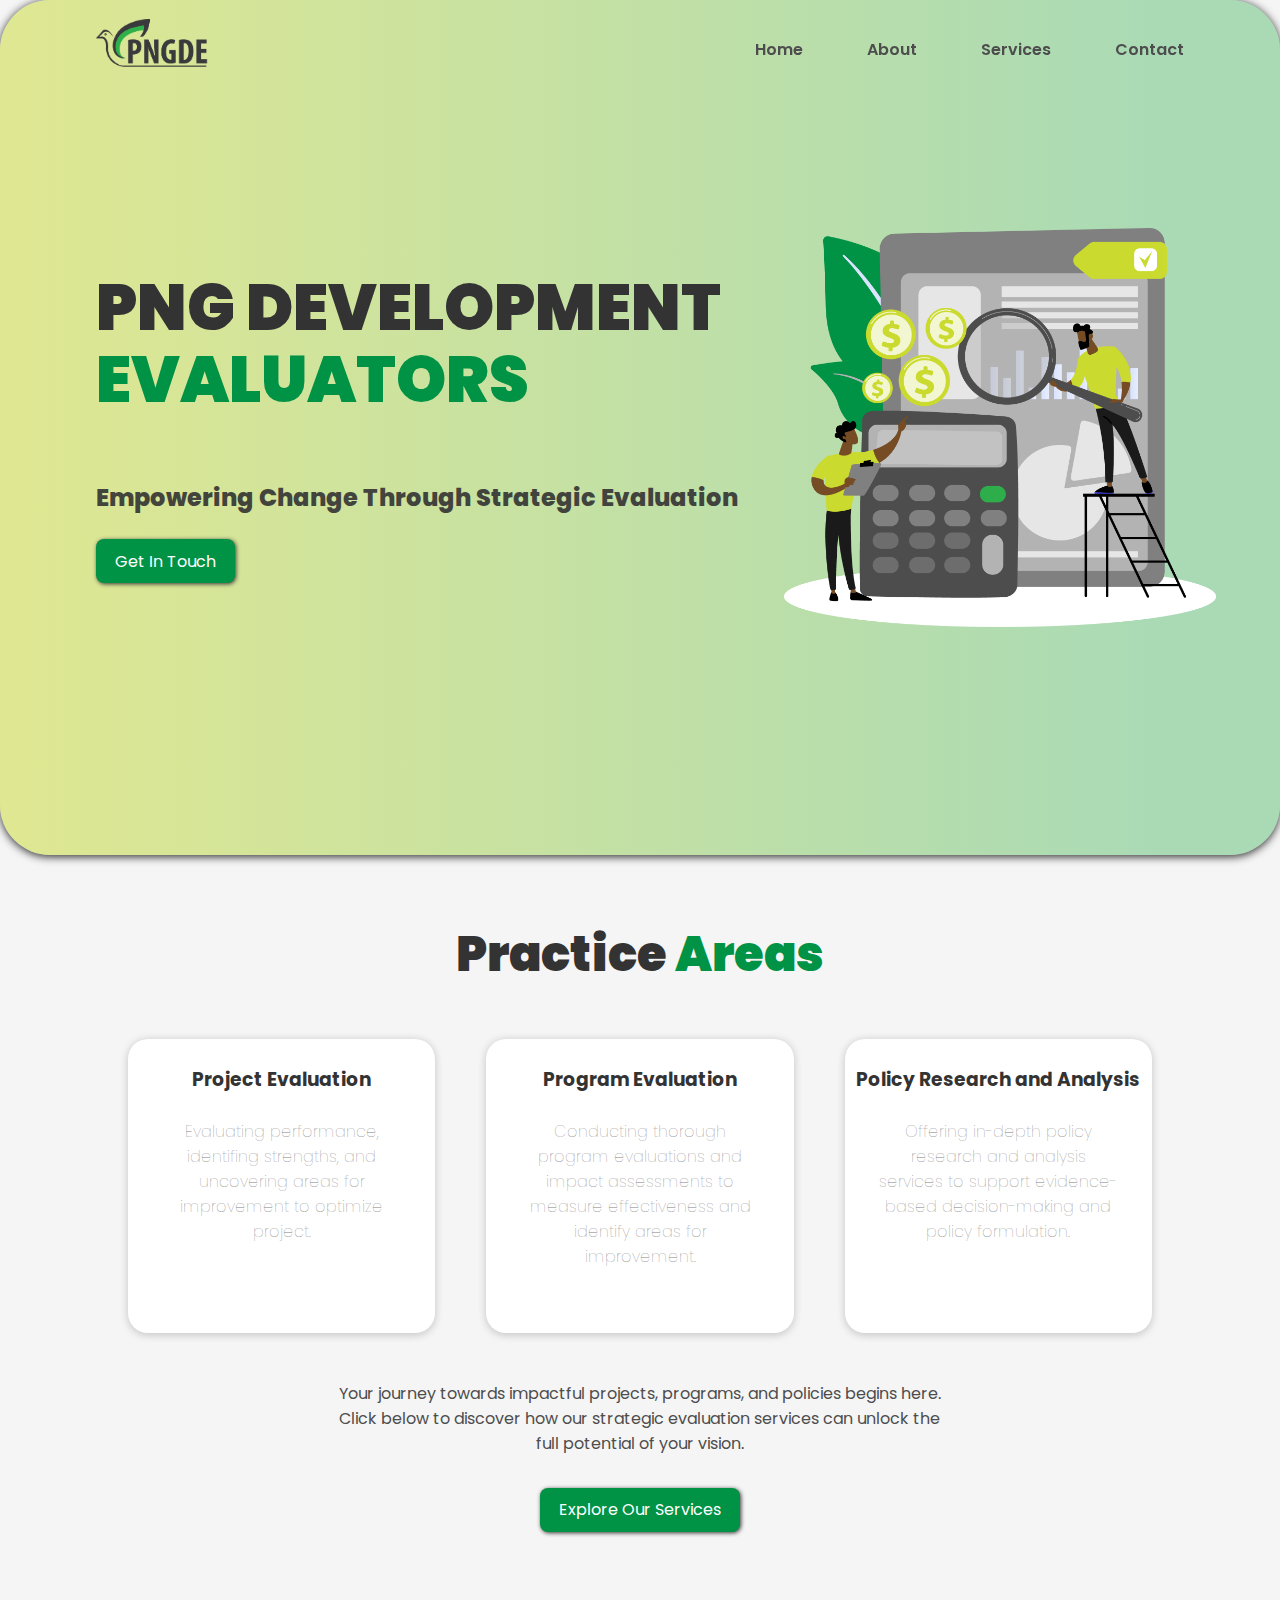
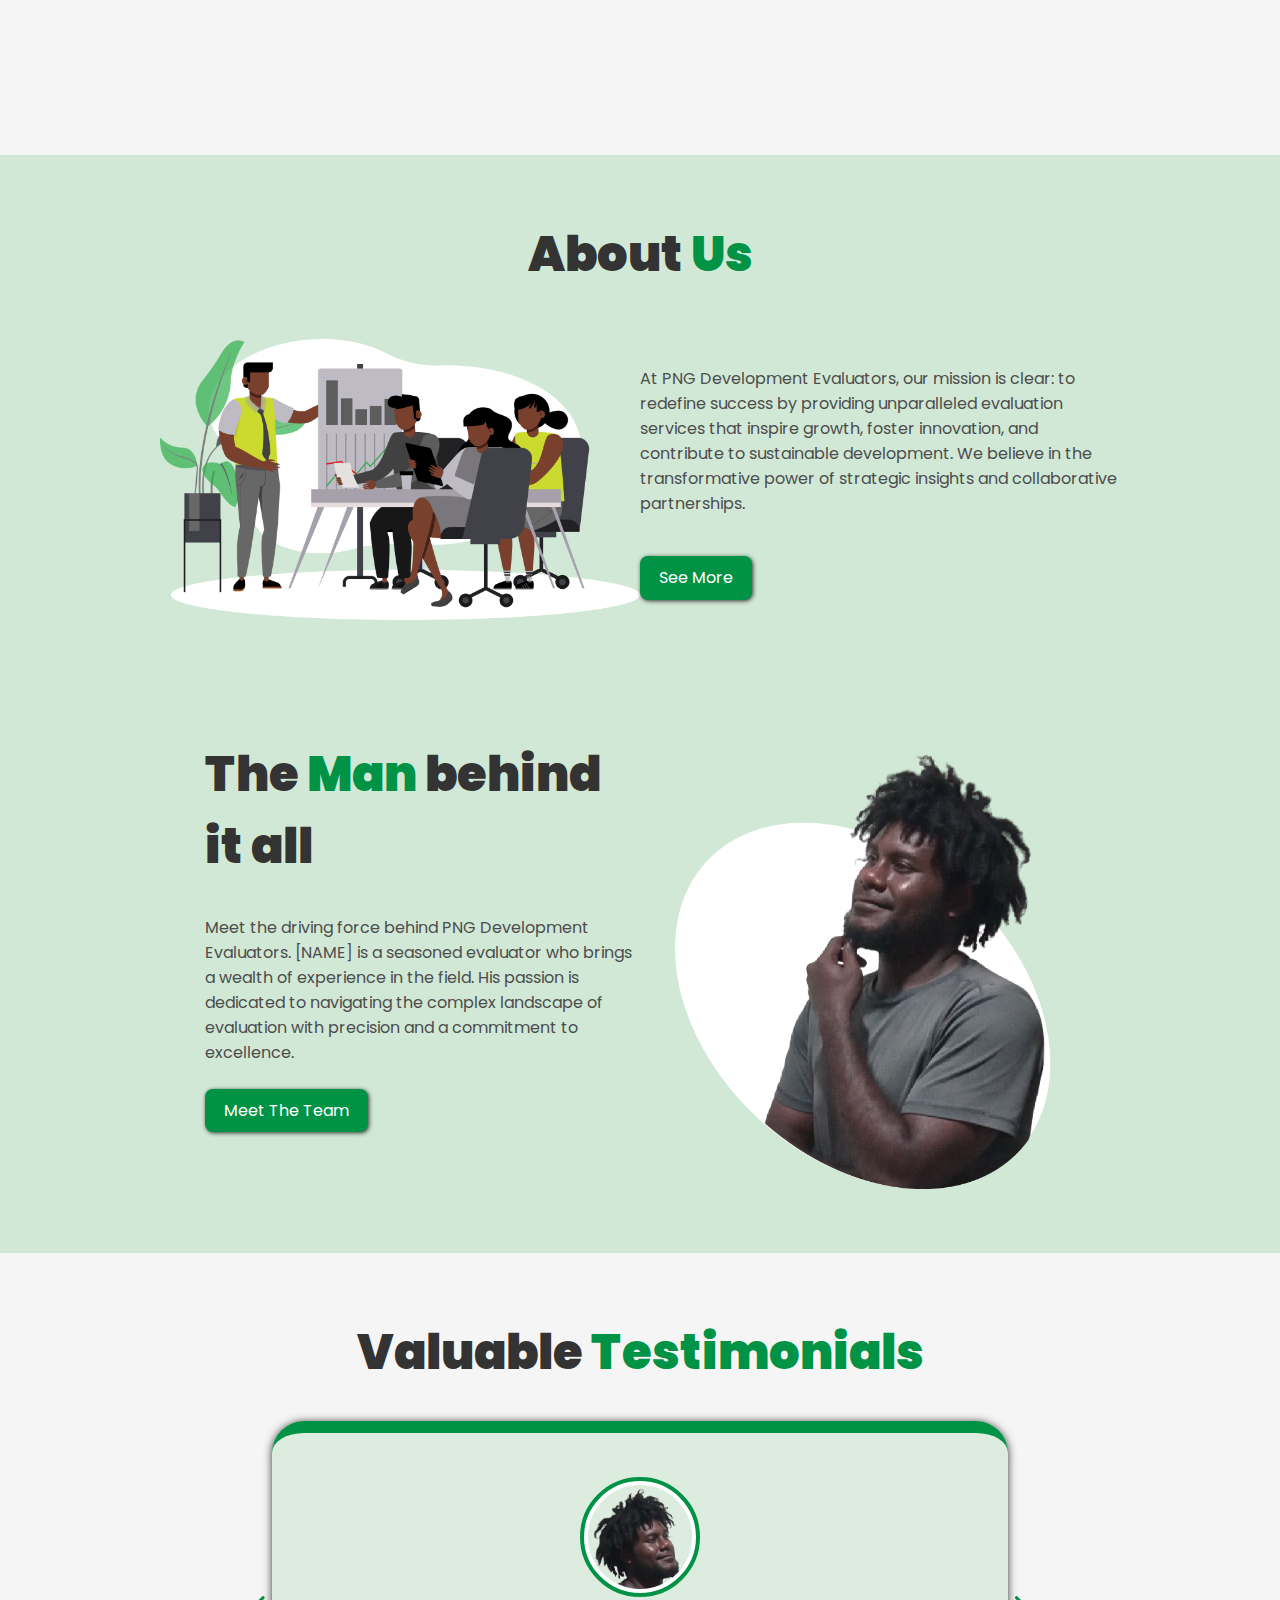
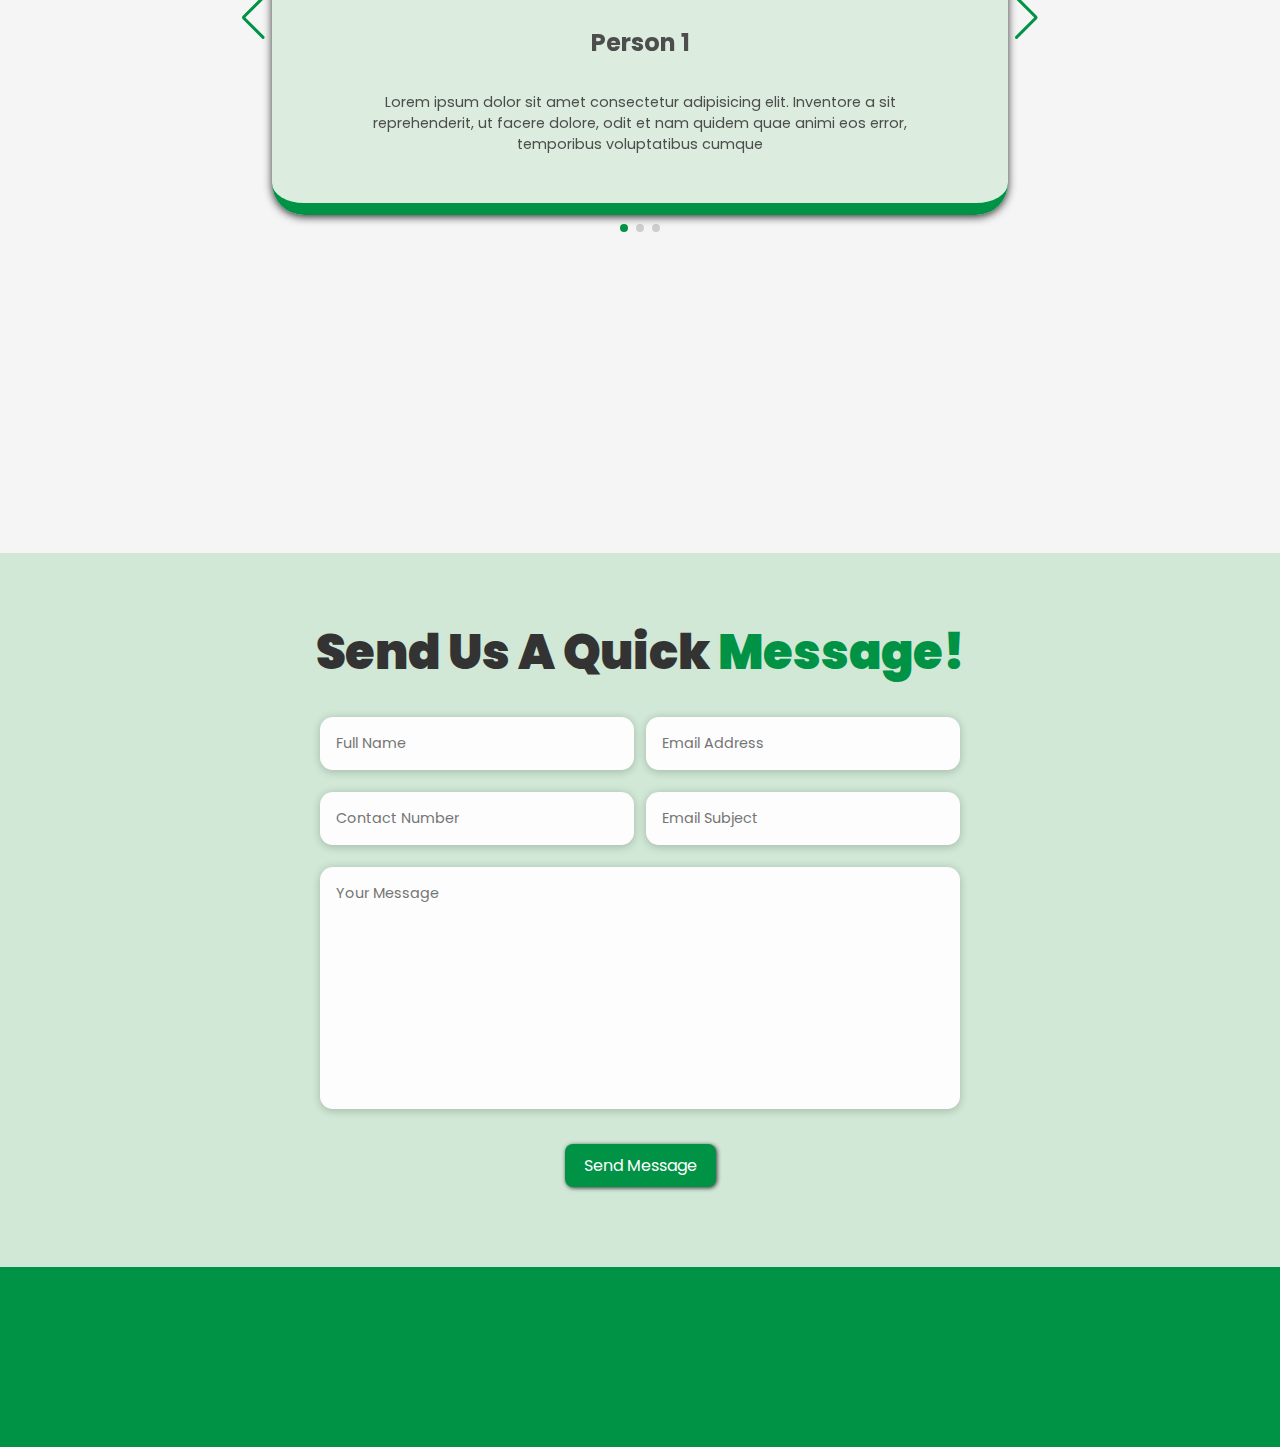
==== commit b4c7672b: "p tag weight revision" ====
--- a/index.html
+++ b/index.html
@@ -4,8 +4,7 @@
 <head>
     <meta charset="UTF-8">
     <meta name="viewport" content="width=device-width, initial-scale=1.0">
-    <link rel="stylesheet" href="https://fonts.googleapis.com/css?family=poppins">
-    <link rel="stylesheet" href="/style.css">
+    <link rel="stylesheet" href="style.css">
     <!--Swipper css-->
     <link rel="stylesheet" href="https://cdn.jsdelivr.net/npm/swiper@11/swiper-bundle.min.css" />
     <!--Box icons-->
@@ -15,21 +14,21 @@
 
 <body>
     <header class="header">
-        <a href="/"><img src="/LOGO_FINAL.png" alt="" class="logo-header"></a>
+        <a href="index.html"><img src="LOGO_FINAL.png" alt="" class="logo-header"></a>
         <nav class="navigation">
-            <a href="/" id="home-link">Home</a>
-            <a href="/about.html" id="about-link">About</a>
-            <a href="/services.html" class="services-link">Services</a>
-            <a href="/contact.html" id="contact-link">Contact</a>
+            <a href="index" id="home-link">Home</a>
+            <a href="about.html" id="about-link">About</a>
+            <a href="services.html" id="services-link">Services</a>
+            <a href="contact.html" id="contact-link">Contact</a>
         </nav>
     </header>
     <section class="hero" id="hero">
         <div class="text-container">
             <h1>PNG DEVELOPMENT<br><span class="heading-span">EVALUATORS</span></h1>
             <h3>Empowering Change Through Strategic Evaluation</h3>
-            <a href="/contact.html" class="button">Get In Touch</a>
+            <a href="contact.html" class="button">Get In Touch</a>
         </div>
-        <img src="/hero-image.png" alt="" class="hero-image">
+        <img src="hero-image.png" alt="" class="hero-image">
     </section>
     <section class="services" id="services">
         <h2>Practice <span class="heading-span">Areas</span></h2>
@@ -66,13 +65,13 @@
             Your journey towards impactful projects, programs, and policies begins here. Click below to discover how our
             strategic evaluation services can unlock the full potential of your vision.
         </p>
-        <a href="/services.html" class="button">Explore Our Services</a>
+        <a href="services.html" class="button">Explore Our Services</a>
     </section>
     <section class="about">
         <h2>About <span class="heading-span">Us</span></h2>
         <div class="container1">
             <div class="image-container">
-                <img src="/About.png" alt="">
+                <img src="About.png" alt="">
             </div>
             <div class="text-container">
                 <p>At PNG Development Evaluators, our mission is clear: to redefine success by providing unparalleled
@@ -80,7 +79,7 @@
                     development. We believe in the transformative power of strategic insights and collaborative
                     partnerships.
                 </p>
-                <a href="/about.html" class="button">See More</a>
+                <a href="about.html" class="button">See More</a>
             </div>
         </div>
         <div class="container2">
@@ -90,10 +89,10 @@
                     brings a wealth of experience in the field. His passion is dedicated to navigating the
                     complex landscape of evaluation with precision and a commitment to excellence.
                 </p>
-                <a href="/about.html#team" class="button">Meet The Team</a>
+                <a href="about.html#team" class="button">Meet The Team</a>
             </div>
             <div class="image-container">
-                <img src="/Founder.png" alt="">
+                <img src="Founder.png" alt="">
             </div>
         </div>
     </section>
@@ -108,7 +107,7 @@
                     <div class="testimonial-box mySwiper">
                         <div class="testimonial-content swiper-wrapper">
                             <div class="testimonial-slide swiper-slide">
-                                <img src="/test.png" alt="">
+                                <img src="test.png" alt="">
                                 <h3>Person 1</h3>
                                 <p>Lorem ipsum dolor sit amet consectetur adipisicing elit. Inventore a sit
                                     reprehenderit, ut
@@ -118,7 +117,7 @@
 
                             </div>
                             <div class="testimonial-slide swiper-slide">
-                                <img src="/test.png" alt="">
+                                <img src="test.png" alt="">
                                 <h3>Person 2</h3>
                                 <p>Lorem ipsum dolor sit amet consectetur adipisicing elit. Inventore a sit
                                     reprehenderit, ut
@@ -128,7 +127,7 @@
 
                             </div>
                             <div class="testimonial-slide swiper-slide">
-                                <img src="/test.png" alt="">
+                                <img src="test.png" alt="">
                                 <h3>Person 3</h3>
                                 <p>Lorem ipsum dolor sit amet consectetur adipisicing elit. Inventore a sit
                                     reprehenderit, ut
@@ -181,7 +180,7 @@
         });
     </script>
     <script src="https://cdn.jsdelivr.net/npm/swiper@11/swiper-bundle.min.js"></script>
-    <script src="/script.js"></script>
+    <script src="script.js"></script>
 </body>
 
 </html>--- a/style.css
+++ b/style.css
@@ -1,4 +1,4 @@
-@import url('https://fonts.googleapis.com/css2?family=Poppins:wght@700&display=swap');
+@import url('https://fonts.googleapis.com/css2?family=Poppins&display=swap');
 
 * {
     font-family: 'Poppins', sans-serif;
@@ -14,6 +14,7 @@
 html {
     overflow-x: hidden;
 }
+
 
 a {
     text-decoration: none;
@@ -528,6 +529,7 @@
 }
 
 .card-container .practice-card p {
+    font-weight: 50;
     margin: 0 2rem 2rem 2rem;
     color: gray;
 }
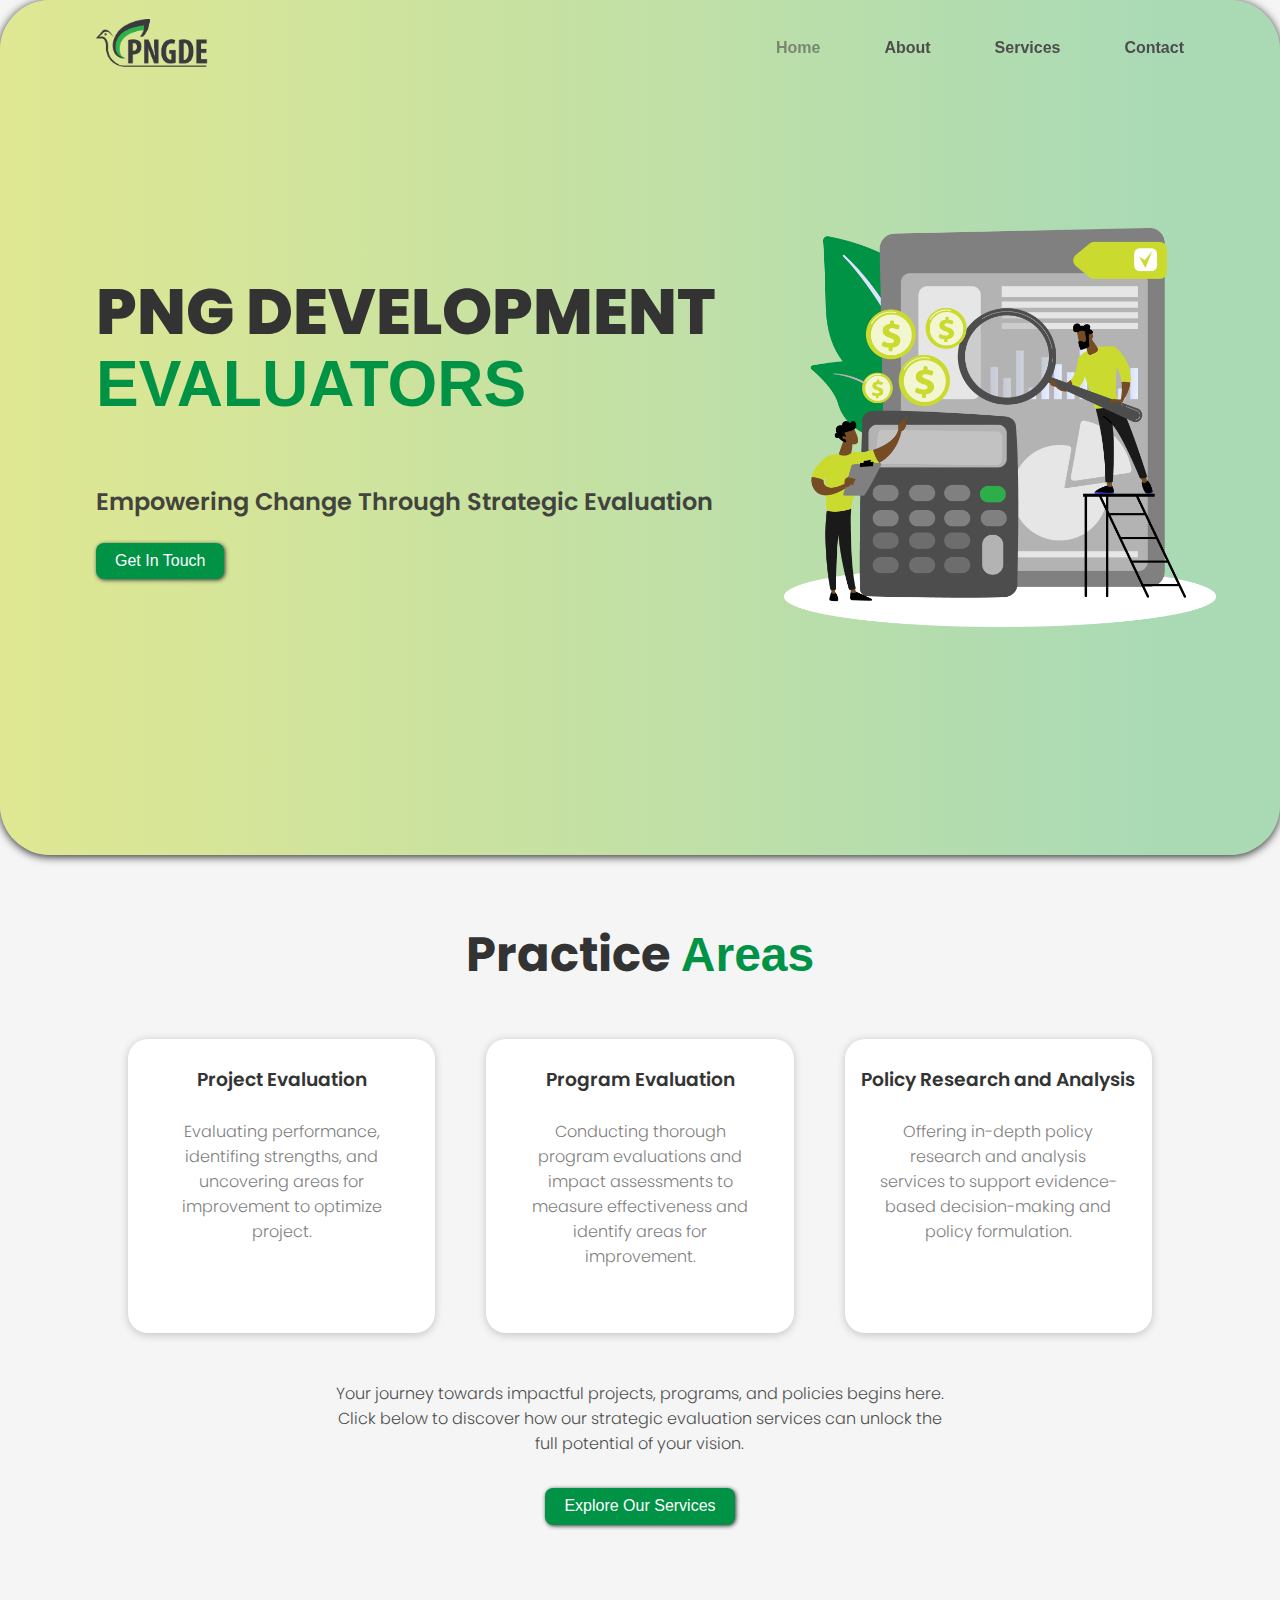
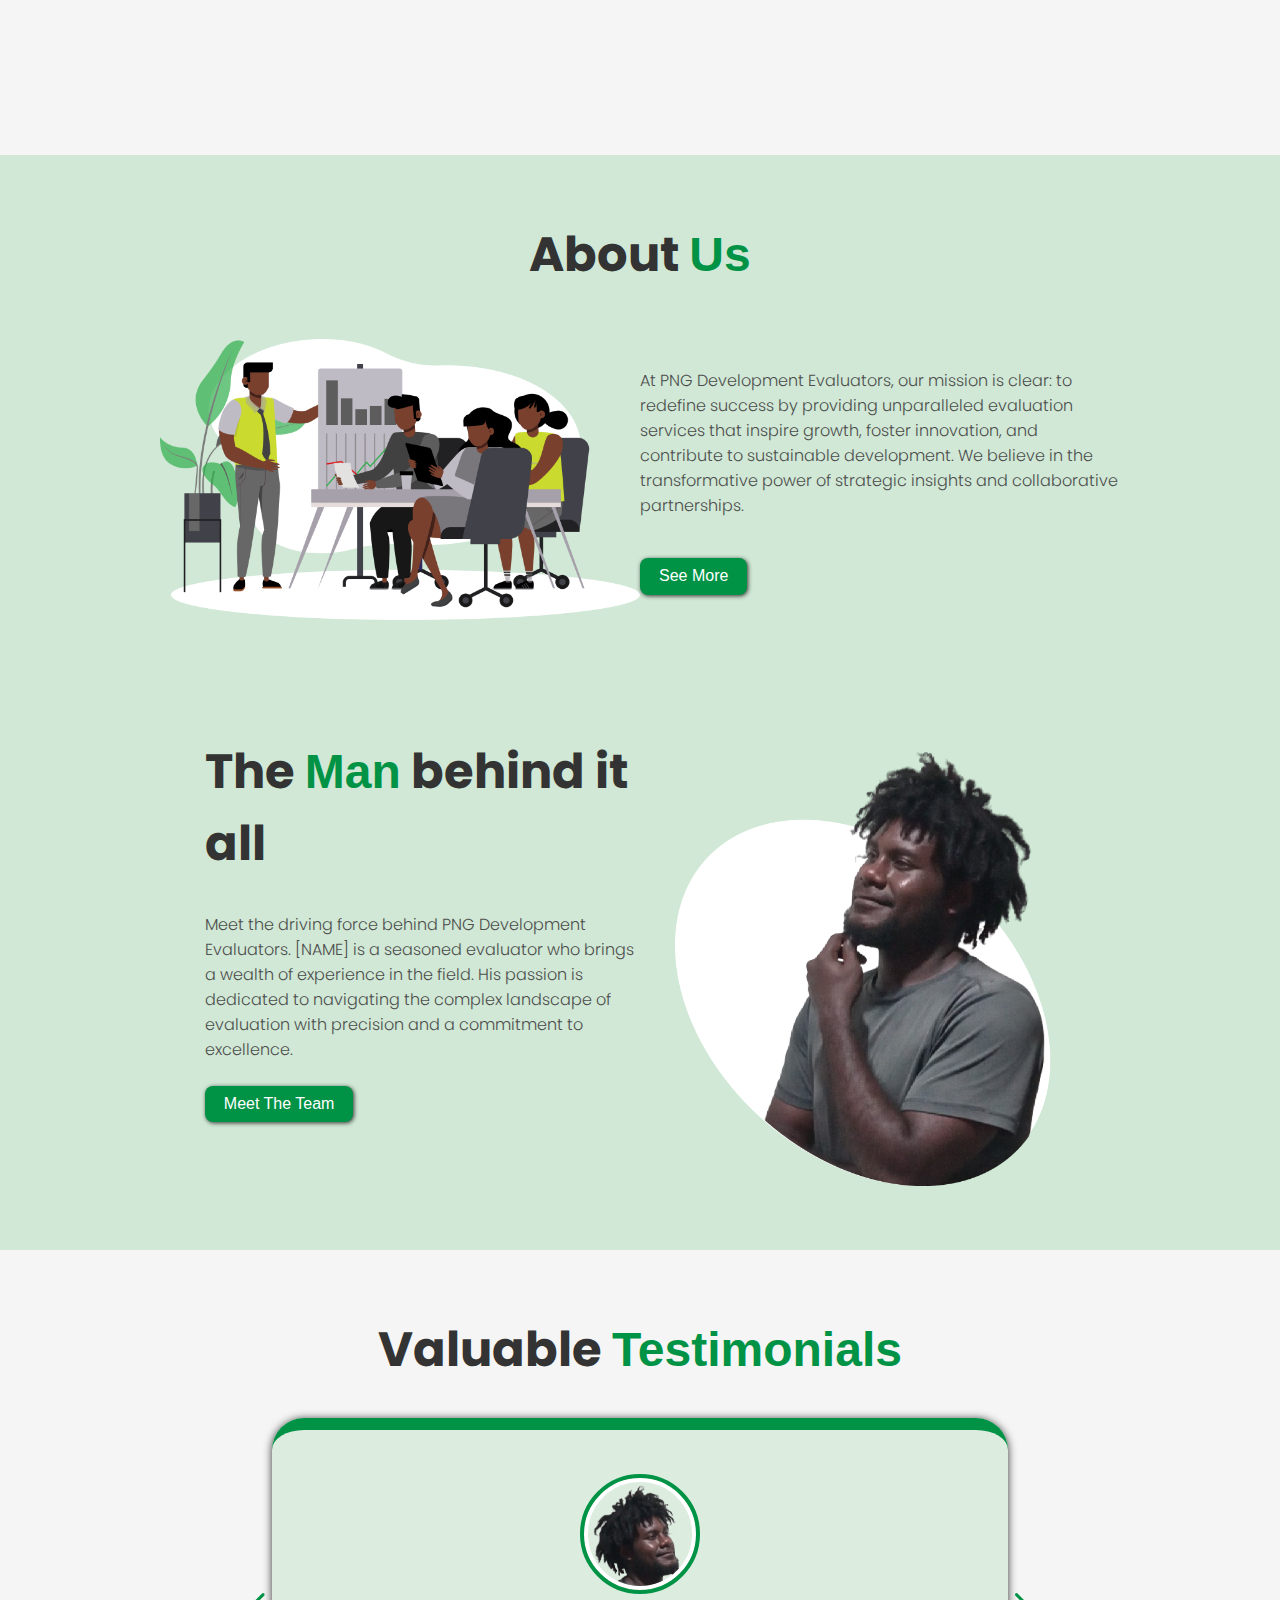
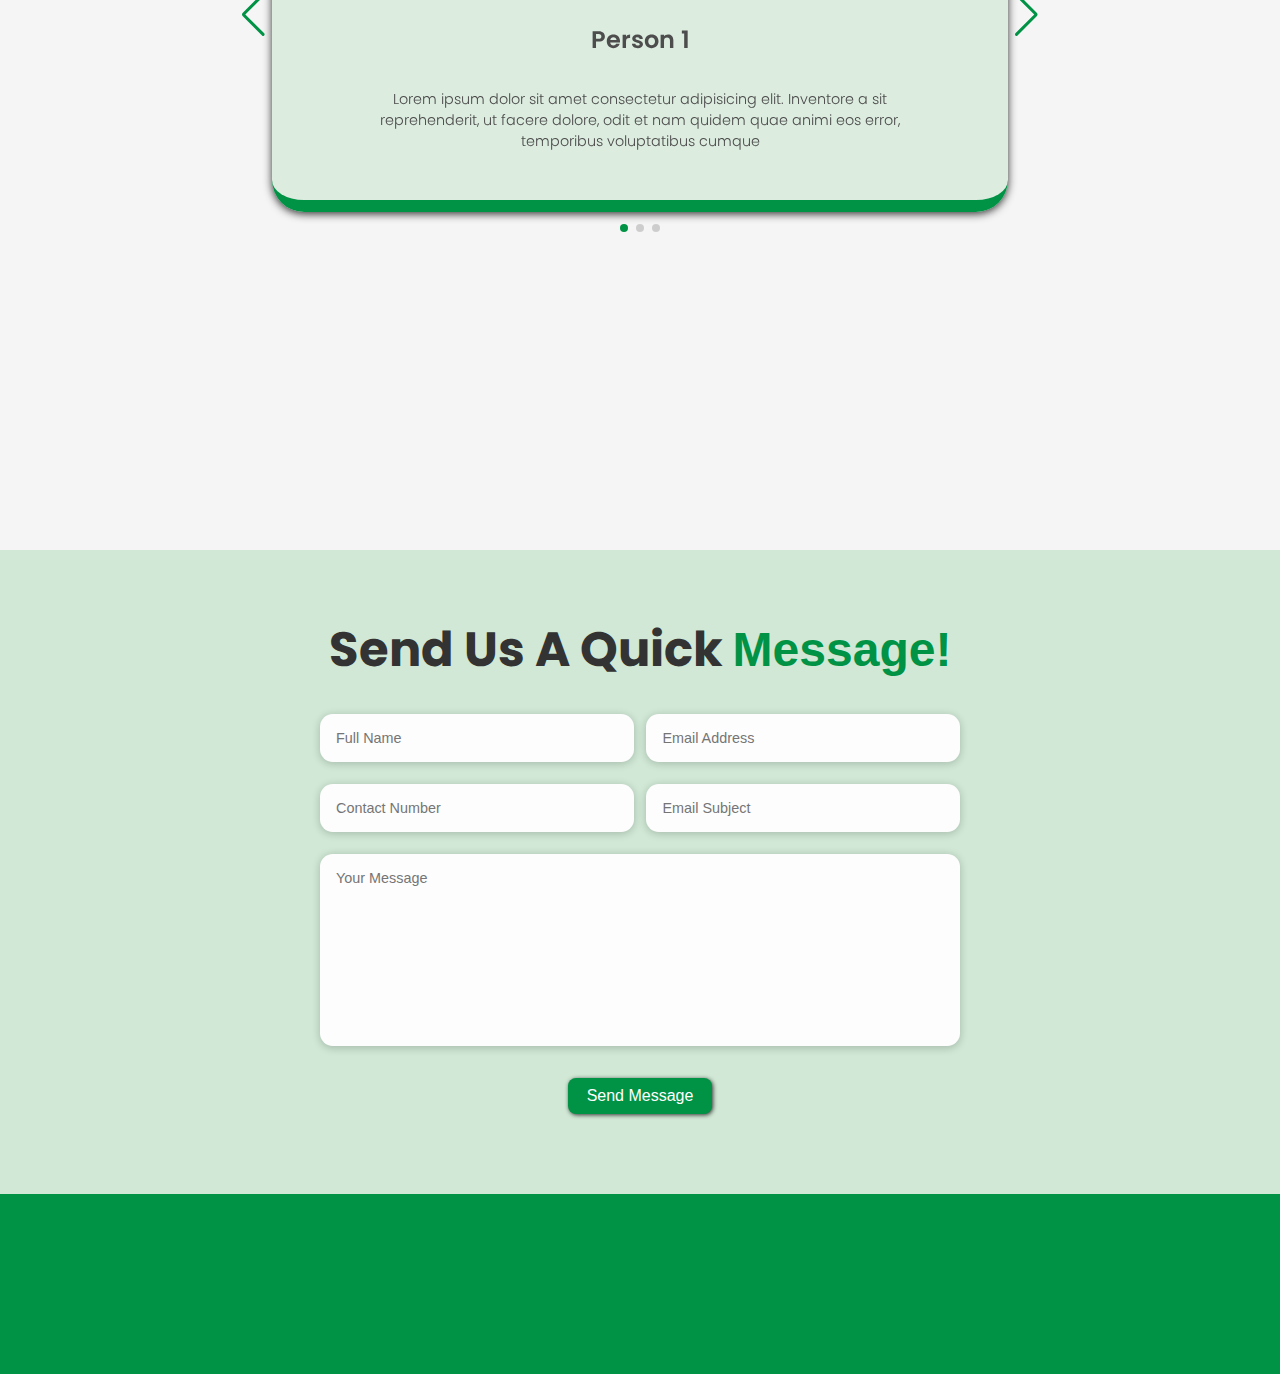
==== commit 5895e2ff: "font-resolved" ====
--- a/index.html
+++ b/index.html
@@ -16,7 +16,7 @@
     <header class="header">
         <a href="index.html"><img src="LOGO_FINAL.png" alt="" class="logo-header"></a>
         <nav class="navigation">
-            <a href="index" id="home-link">Home</a>
+            <a href="index.html" id="home-link">Home</a>
             <a href="about.html" id="about-link">About</a>
             <a href="services.html" id="services-link">Services</a>
             <a href="contact.html" id="contact-link">Contact</a>
--- a/style.css
+++ b/style.css
@@ -1,5 +1,3 @@
-@import url('https://fonts.googleapis.com/css2?family=Poppins&display=swap');
-
 * {
     font-family: 'Poppins', sans-serif;
     margin: 0;
@@ -11,6 +9,30 @@
     scroll-behavior: smooth;
 }
 
+@font-face {
+    font-family: 'Poppins1';
+    src: url(/fonts/Poppins1-ExtraBold.otf) format("woff");
+}
+@font-face {
+    font-family: 'Poppins2';
+    src: url(/fonts/Poppins2-Bold.otf) format("woff");
+}
+@font-face {
+    font-family: 'Poppins3';
+    src: url(/fonts/Poppins3-SemiBold.otf) format("woff");
+}
+@font-face {
+    font-family: 'Poppins4';
+    src: url(/fonts/Poppins4-Regular.otf) format("woff");
+}
+@font-face {
+    font-family: 'Poppins5';
+    src: url(/fonts/Poppins5-Medium.otf) format("woff");
+}
+@font-face {
+    font-family: 'Poppins6';
+    src: url(/fonts/Poppins6-Light.otf) format("woff");
+}
 html {
     overflow-x: hidden;
 }
@@ -18,6 +40,22 @@
 
 a {
     text-decoration: none;
+}
+
+h1 {
+    font-family: 'Poppins1', sans-serif;
+}
+
+h2 {
+    font-family: 'Poppins2', sans-serif;
+}
+
+h3 {
+    font-family: 'Poppins3', sans-serif;
+}
+
+p{
+    font-family: 'Poppins6', sans-serif;
 }
 
 :root {
@@ -84,7 +122,7 @@
     height: 20vh;
 }
 
-.login-signup-header{
+.login-signup-header {
     top: 0;
     left: 0;
     display: flex;
@@ -121,11 +159,12 @@
 
 .navigation a.active {
     /* Your styling for the active link */
-    opacity: .6; /* Change the color to your preference */
+    opacity: .6;
+    /* Change the color to your preference */
     /* Add other styles as needed */
 }
 
-.test-section{
+.test-section {
     width: 100%;
     height: 200vh;
 }
@@ -137,7 +176,9 @@
     transition: 0.5s ease;
 }
 
-.logo-header.vanish, .navigation.vanish, .login-signup.vanish{
+.logo-header.vanish,
+.navigation.vanish,
+.login-signup.vanish {
     opacity: 0;
 }
 
@@ -166,7 +207,6 @@
 
 .text-container h1 {
     font-size: 4rem;
-    font-weight: 900;
     line-height: 4.5rem;
 }
 
@@ -177,7 +217,6 @@
 .text-container h3 {
     opacity: .9;
     font-size: 1.5rem;
-    font-weight: 800;
     margin-top: 4rem;
 }
 
@@ -185,11 +224,12 @@
     margin-top: 1.5rem;
 }
 
-.hero-image{
+.hero-image {
     position: absolute;
     right: 4rem;
     max-width: 27rem;
     min-width: 19rem;
+    width: 40%;
 }
 
 .about {
@@ -202,7 +242,6 @@
 }
 
 .about h2 {
-    font-weight: var(--heading-weight);
     color: var(--text-color1);
     font-size: var(--heading-size);
     text-align: center;
@@ -244,7 +283,6 @@
 }
 
 .container2 h2 {
-    font-weight: var(--heading-weight);
     text-align: left;
     margin-bottom: 2rem;
     color: var(--text-color1);
@@ -279,13 +317,53 @@
 }
 
 .services h2 {
-    font-weight: var(--heading-weight);
     color: var(--text-color1);
     margin: 4rem auto 0rem auto;
     font-size: var(--heading-size);
 }
 
-
+.practice-areas .card-container {
+    padding: 3rem 0 3rem 0;
+    text-align: center;
+    width: 100%;
+    display: flex;
+    flex-wrap: nowrap;
+    justify-content: space-between;
+}
+
+.card-container .practice-card {
+    width: 30%;
+    padding: 0 0rem 2rem 0rem;
+    background-color: white;
+    border-radius: 20px;
+    box-shadow: 0 .1rem .5rem var(--shadow-color);
+}
+
+.card-container .practice-card .card-header {
+    height: 5rem;
+    border-radius: 20px 20px 0 0;
+    display: flex;
+    justify-content: center;
+    align-items: center;
+    color: var(--text-color1);
+}
+
+.card-container .practice-card p {
+    font-weight: 50;
+    margin: 0 2rem 2rem 2rem;
+    color: gray;
+}
+
+.services .services-lead {
+    margin: 0 auto;
+    text-align: center;
+    width: 60%;
+    color: var(--text-color2);
+}
+
+.services .button {
+    margin: 2rem auto 0 auto;
+}
 
 .trust {
     min-height: 100vh;
@@ -296,9 +374,7 @@
     background-color: whitesmoke;
 }
 
-.paragraph-heading {
-    font-weight: 700;
-}
+
 
 .trust .container1 {
     display: flex;
@@ -329,7 +405,6 @@
 }
 
 .testimonial-container h2 {
-    font-weight: var(--heading-weight);
     color: var(--text-color1);
     font-size: var(--heading-size);
     margin-bottom: -2rem;
@@ -410,7 +485,6 @@
 }
 
 .contact h2 {
-    font-weight: var(--heading-weight);
     color: var(--text-color1);
     font-size: var(--heading-size);
 }
@@ -471,7 +545,6 @@
 
 .services-landing h1 {
     font-size: 2.5rem;
-    font-weight: 800;
 }
 
 .services-landing p {
@@ -499,50 +572,6 @@
     min-height: fit-content;
     padding: 2rem 1rem 2rem 1rem;
     border-radius: 20px;
-}
-
-.practice-areas .card-container {
-    padding: 3rem 0 3rem 0;
-    text-align: center;
-    width: 100%;
-    display: flex;
-    flex-wrap: nowrap;
-    justify-content: space-between;
-}
-
-.card-container .practice-card {
-    width: 30%;
-    padding: 0 0rem 2rem 0rem;
-    background-color: white;
-    border-radius: 20px;
-    box-shadow: 0 .1rem .5rem var(--shadow-color);
-}
-
-.card-container .practice-card .card-header {
-    height: 5rem;
-    border-radius: 20px 20px 0 0;
-    display: flex;
-    justify-content: center;
-    align-items: center;
-    font-weight: 900;
-    color: var(--text-color1);
-}
-
-.card-container .practice-card p {
-    font-weight: 50;
-    margin: 0 2rem 2rem 2rem;
-    color: gray;
-}
-
-.services .services-lead {
-    margin: 0 auto;
-    text-align: center;
-    width: 60%;
-    color: var(--text-color2);
-}
-
-.services .button {
-    margin: 2rem auto 0 auto;
 }
 
 .tab-container {
@@ -773,32 +802,68 @@
 
 
 /*Responsiveness*/
-@media (max-width: 1100px) {
-    .text-container h1{
+@media (max-width: 1160px) {
+    .text-container h1 {
         font-size: 3.5rem;
     }
-    .text-container h3{
+
+    .text-container h3 {
         width: 80%;
-    }
-
-}
-
-@media (max-width: 975px){
-    .button{
+        font-weight: 1.2rem;
+    }
+
+}
+
+@media (max-width: 1055px) {
+    .button {
         scale: .9;
     }
-    .header{
+
+    .header {
         padding-left: 3rem;
         padding-right: 3rem;
     }
-    .hero{
+
+    .hero {
         padding-left: 3rem;
         padding-right: 3rem;
     }
-    .text-container h1{
+
+    .hero-image {
+        right: 3rem;
+    }
+
+}
+
+@media (max-width: 975px) {
+    .text-container h1 {
         font-size: 3rem;
     }
-    .text-container h3{
-        font-size: 1.1rem;
-    }
-}
+
+    .text-container h3 {
+        width: 60%;
+    }
+}
+
+@media (max-width: 830px) {
+    .hero {
+        flex-direction: column-reverse;
+        justify-content: center;
+        gap: 1.5rem;
+    }
+    .hero .text-container{
+        align-items: center;
+        text-align: center;
+    }
+    .hero-image {
+        position: relative;
+        right: 0;
+    }
+    .hero .text-container h1{
+        line-height: 3.2rem;
+    }
+    .hero .text-container h3{
+        margin-top: 1rem;
+        font-size: 1.2rem;
+    }
+}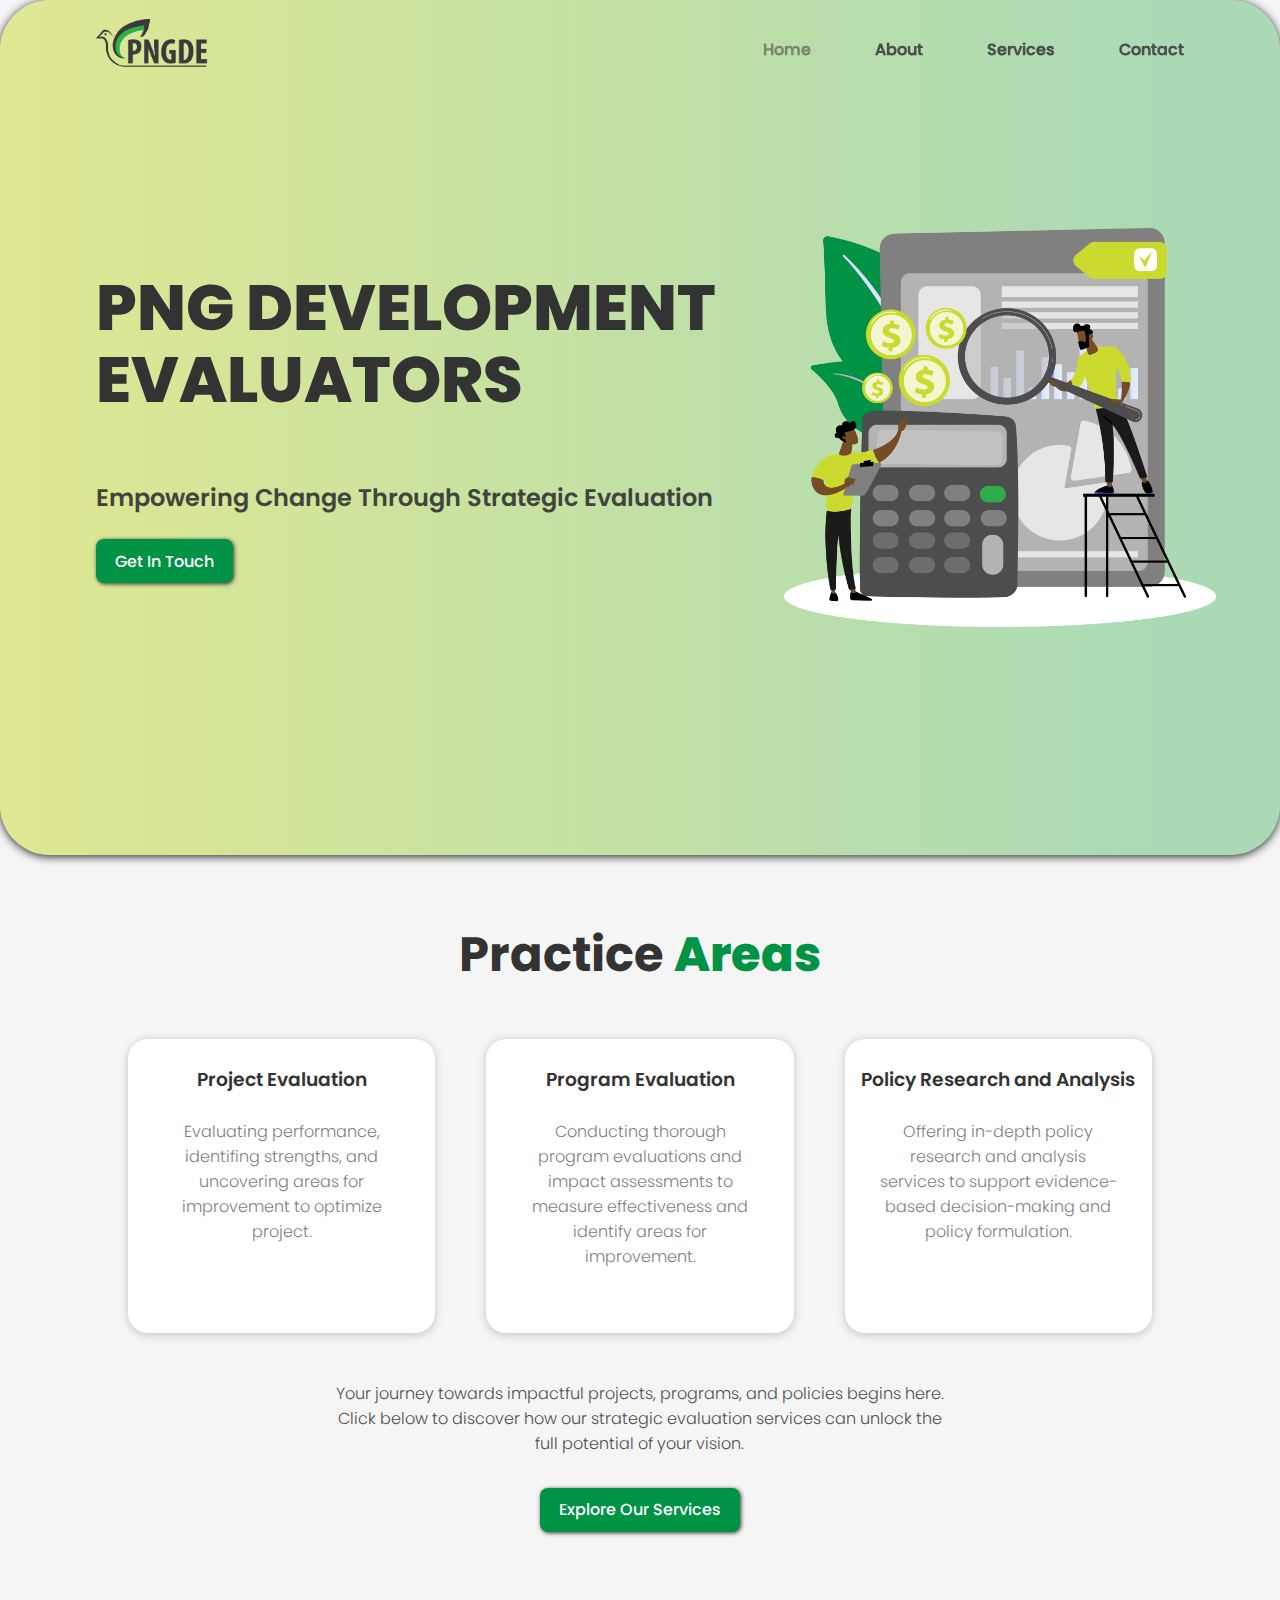
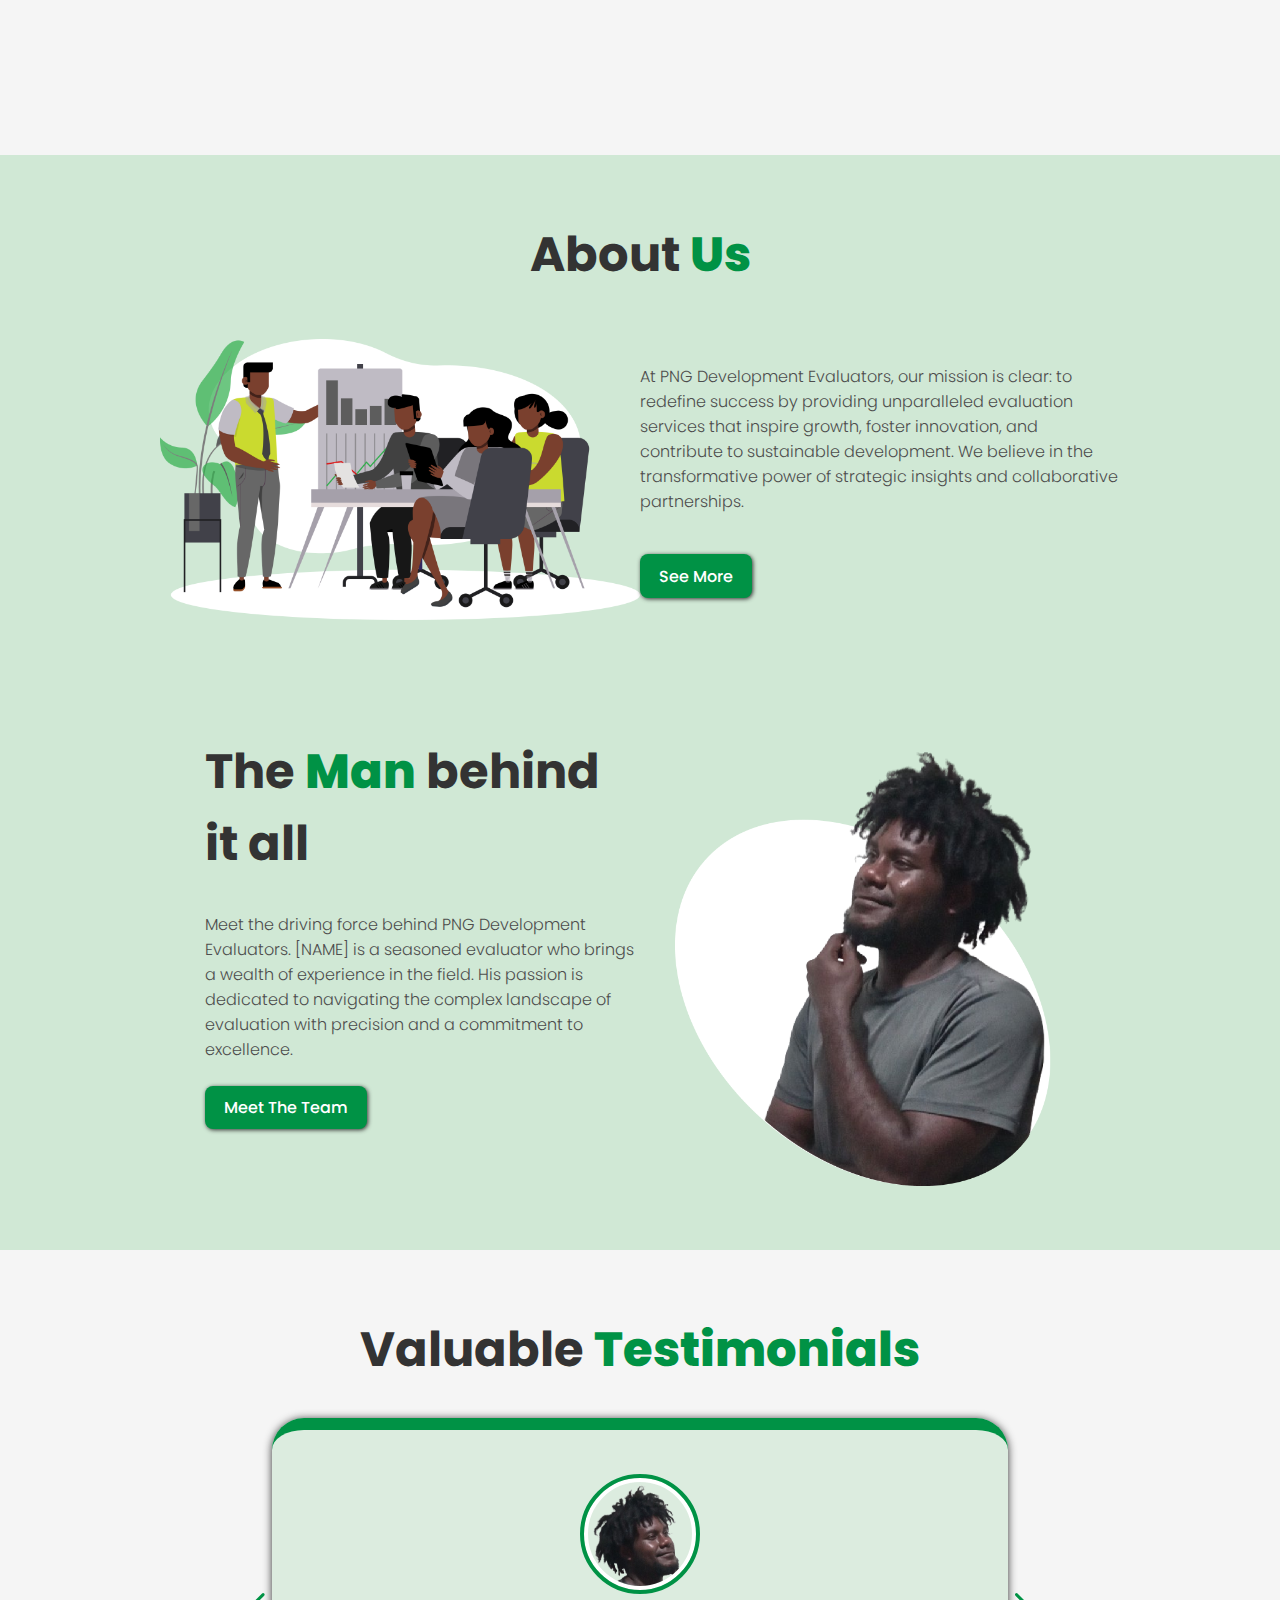
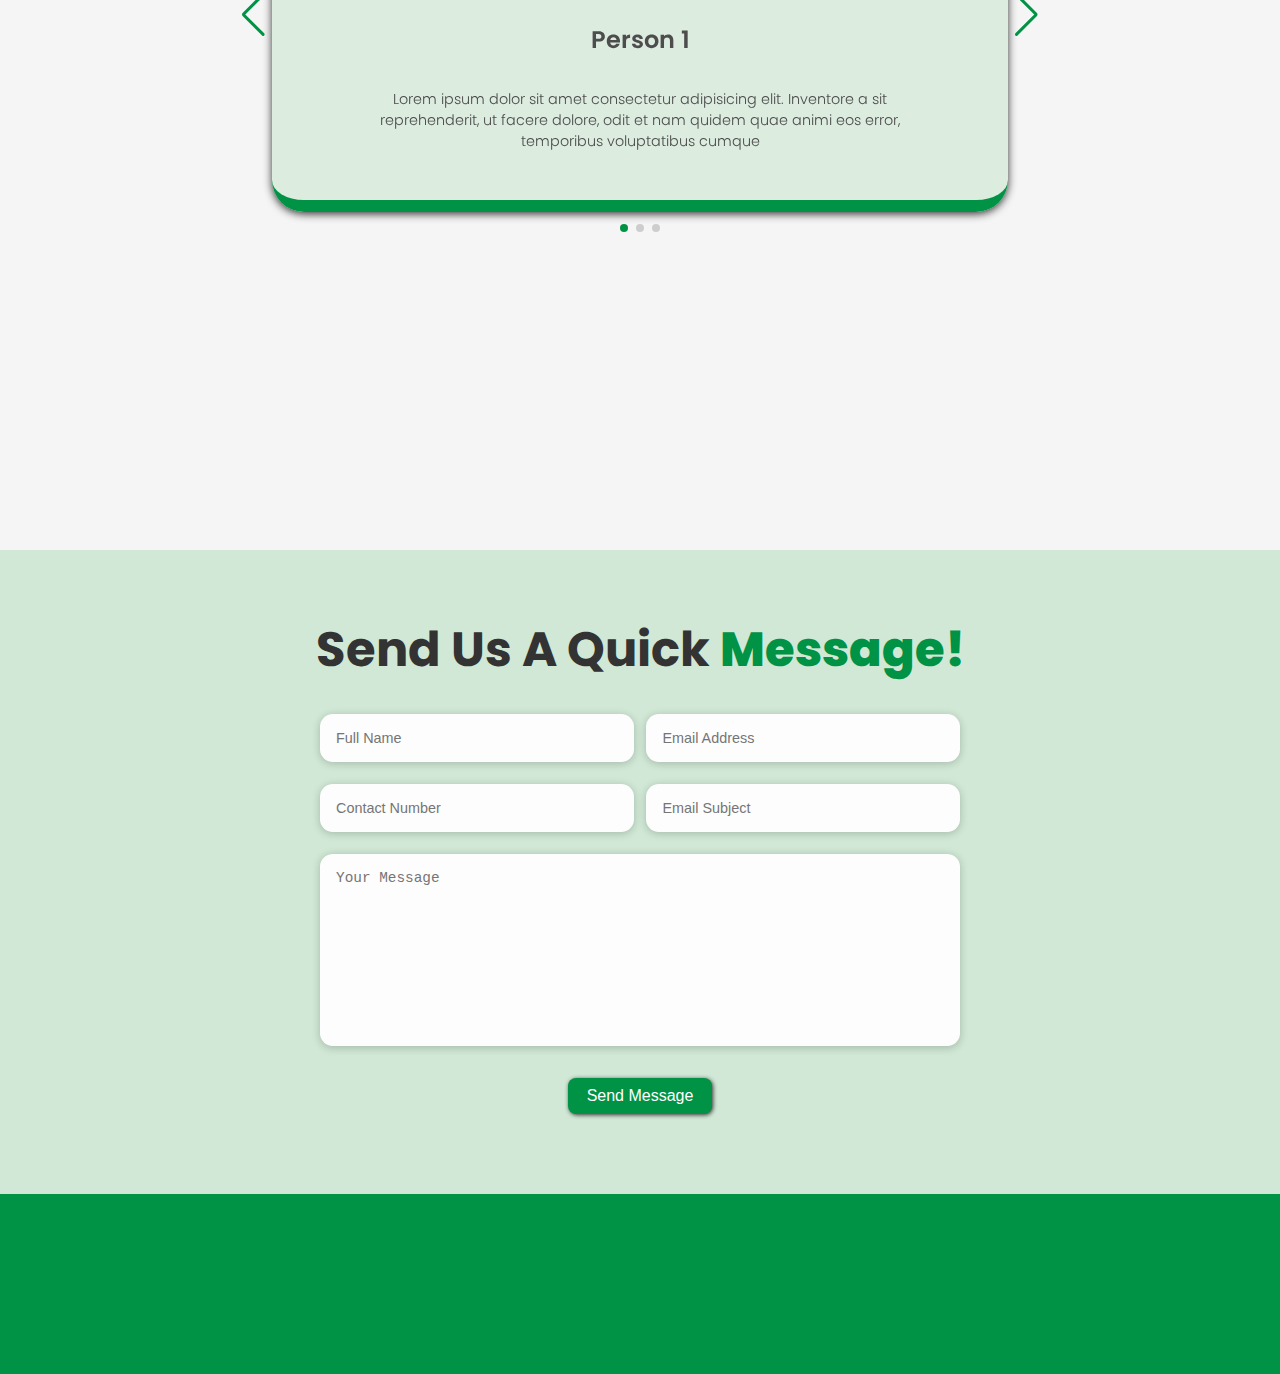
==== commit 25047c74: "Font edit span and button" ====
--- a/index.html
+++ b/index.html
@@ -24,7 +24,7 @@
     </header>
     <section class="hero" id="hero">
         <div class="text-container">
-            <h1>PNG DEVELOPMENT<br><span class="heading-span">EVALUATORS</span></h1>
+            <h1>PNG DEVELOPMENT<br><span class="heading1-span">EVALUATORS</span></h1>
             <h3>Empowering Change Through Strategic Evaluation</h3>
             <a href="contact.html" class="button">Get In Touch</a>
         </div>
--- a/style.css
+++ b/style.css
@@ -1,5 +1,34 @@
+@font-face {
+    font-family: 'Poppins1';
+    src: url(fonts/Poppins1-ExtraBold.otf) format("opentype");
+}
+
+@font-face {
+    font-family: 'Poppins2';
+    src: url(fonts/Poppins2-Bold.otf) format("opentype");
+}
+
+@font-face {
+    font-family: 'Poppins3';
+    src: url(fonts/Poppins3-SemiBold.otf) format("opentype");
+}
+
+@font-face {
+    font-family: 'Poppins4';
+    src: url(fonts/Poppins4-Regular.otf) format("opentype");
+}
+
+@font-face {
+    font-family: 'Poppins5';
+    src: url(fonts/Poppins5-Medium.otf) format("opentype");
+}
+
+@font-face {
+    font-family: 'Poppins6';
+    src: url(fonts/Poppins6-Light.otf) format("opentype");
+}
+
 * {
-    font-family: 'Poppins', sans-serif;
     margin: 0;
     padding: 0;
     box-sizing: border-box;
@@ -9,30 +38,6 @@
     scroll-behavior: smooth;
 }
 
-@font-face {
-    font-family: 'Poppins1';
-    src: url(/fonts/Poppins1-ExtraBold.otf) format("woff");
-}
-@font-face {
-    font-family: 'Poppins2';
-    src: url(/fonts/Poppins2-Bold.otf) format("woff");
-}
-@font-face {
-    font-family: 'Poppins3';
-    src: url(/fonts/Poppins3-SemiBold.otf) format("woff");
-}
-@font-face {
-    font-family: 'Poppins4';
-    src: url(/fonts/Poppins4-Regular.otf) format("woff");
-}
-@font-face {
-    font-family: 'Poppins5';
-    src: url(/fonts/Poppins5-Medium.otf) format("woff");
-}
-@font-face {
-    font-family: 'Poppins6';
-    src: url(/fonts/Poppins6-Light.otf) format("woff");
-}
 html {
     overflow-x: hidden;
 }
@@ -54,8 +59,16 @@
     font-family: 'Poppins3', sans-serif;
 }
 
-p{
+p {
     font-family: 'Poppins6', sans-serif;
+}
+
+span {
+    font-family: 'Poppins1', sans-serif;
+}
+
+a {
+    font-family: 'Poppins5', sans-serif;
 }
 
 :root {
@@ -152,6 +165,7 @@
 }
 
 .navigation a {
+    font-family: 'Poppins5', sans-serif;
     text-decoration: none;
     color: var(--text-color2);
     font-weight: 600;
@@ -851,18 +865,22 @@
         justify-content: center;
         gap: 1.5rem;
     }
-    .hero .text-container{
+
+    .hero .text-container {
         align-items: center;
         text-align: center;
     }
+
     .hero-image {
         position: relative;
         right: 0;
     }
-    .hero .text-container h1{
+
+    .hero .text-container h1 {
         line-height: 3.2rem;
     }
-    .hero .text-container h3{
+
+    .hero .text-container h3 {
         margin-top: 1rem;
         font-size: 1.2rem;
     }
